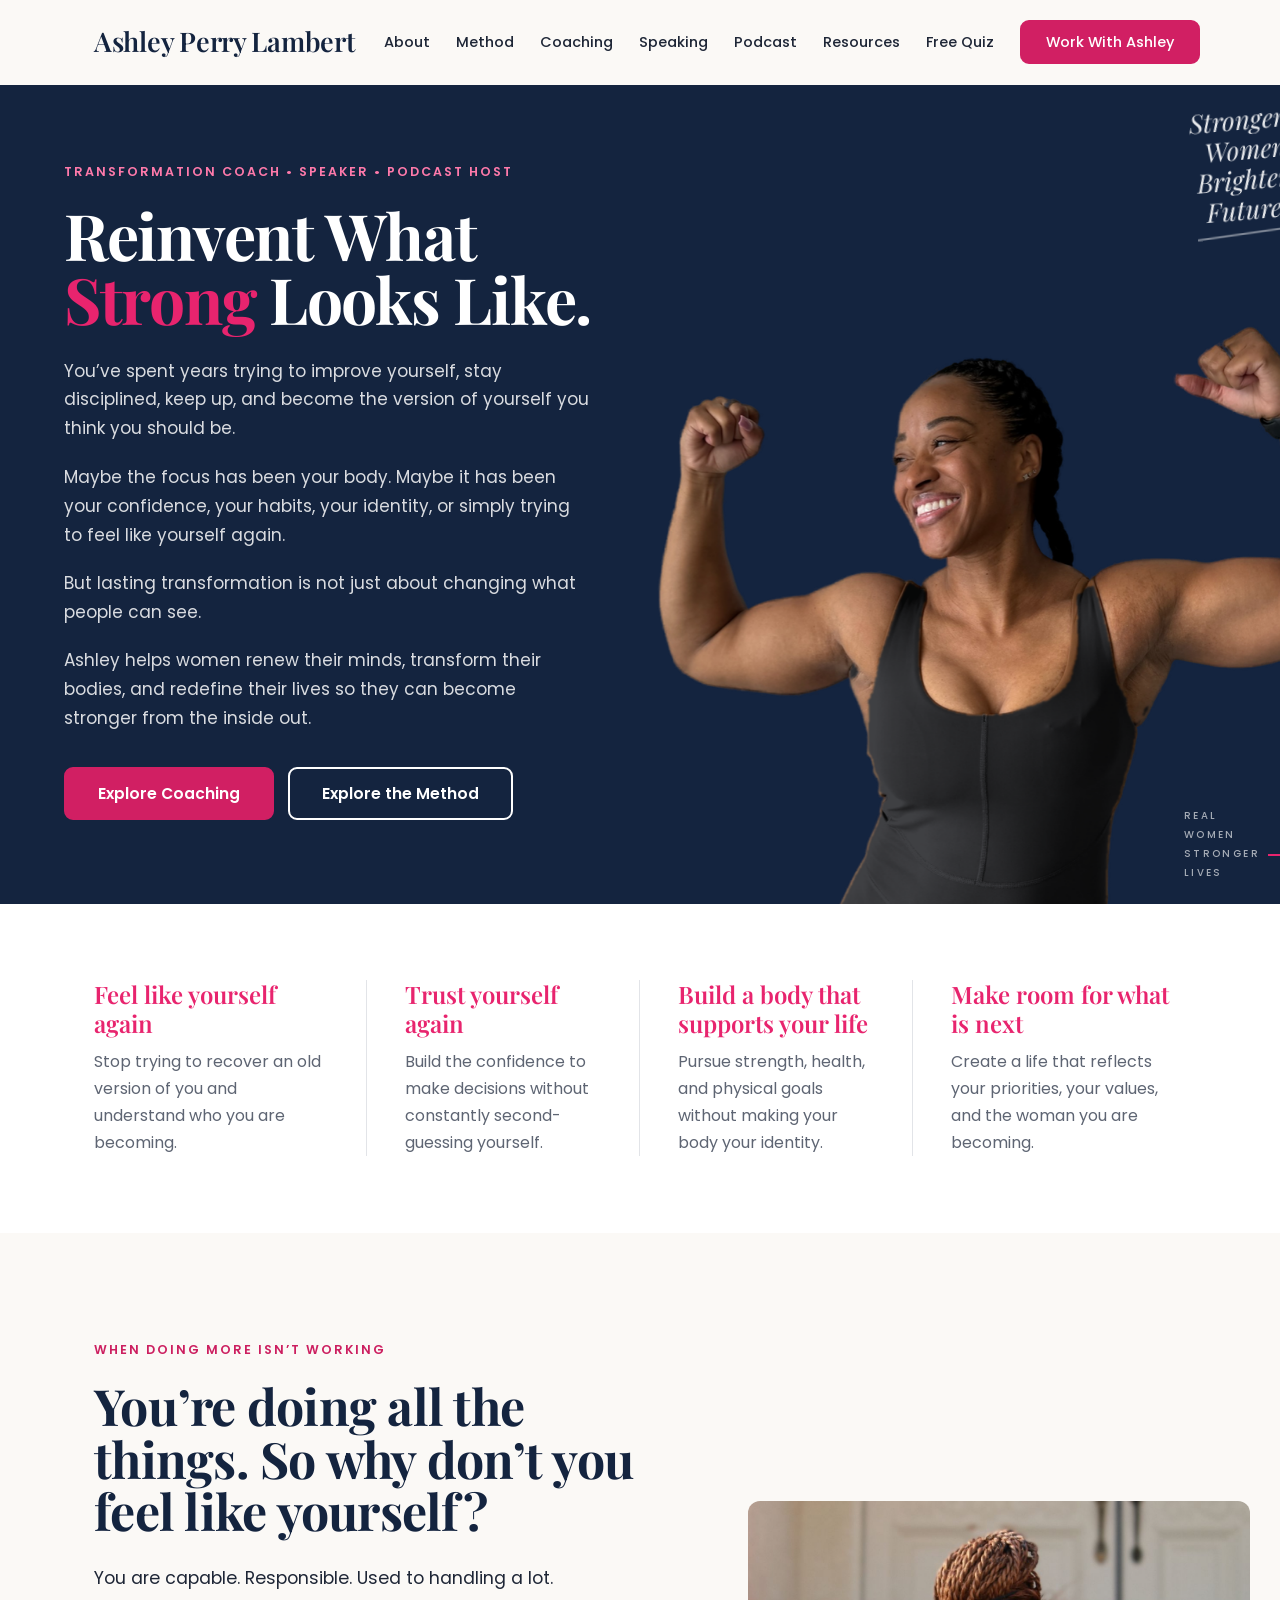
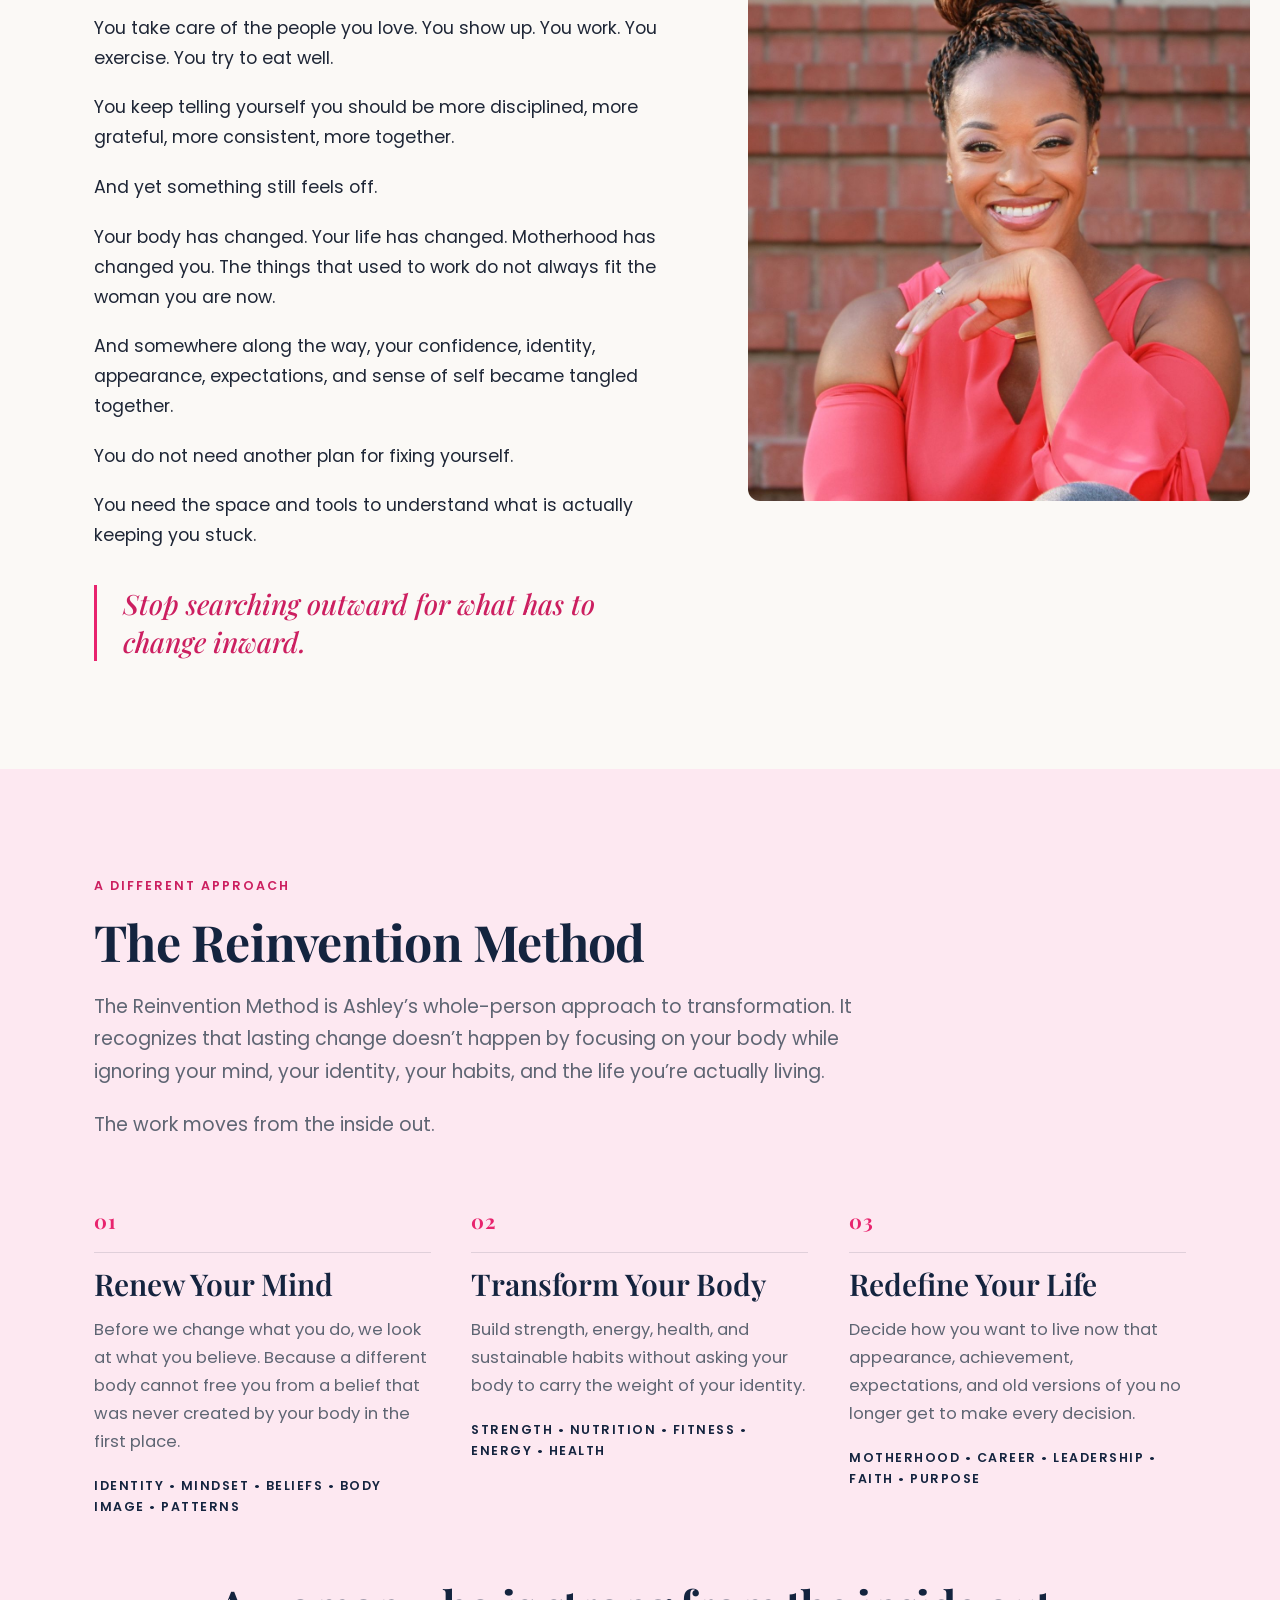
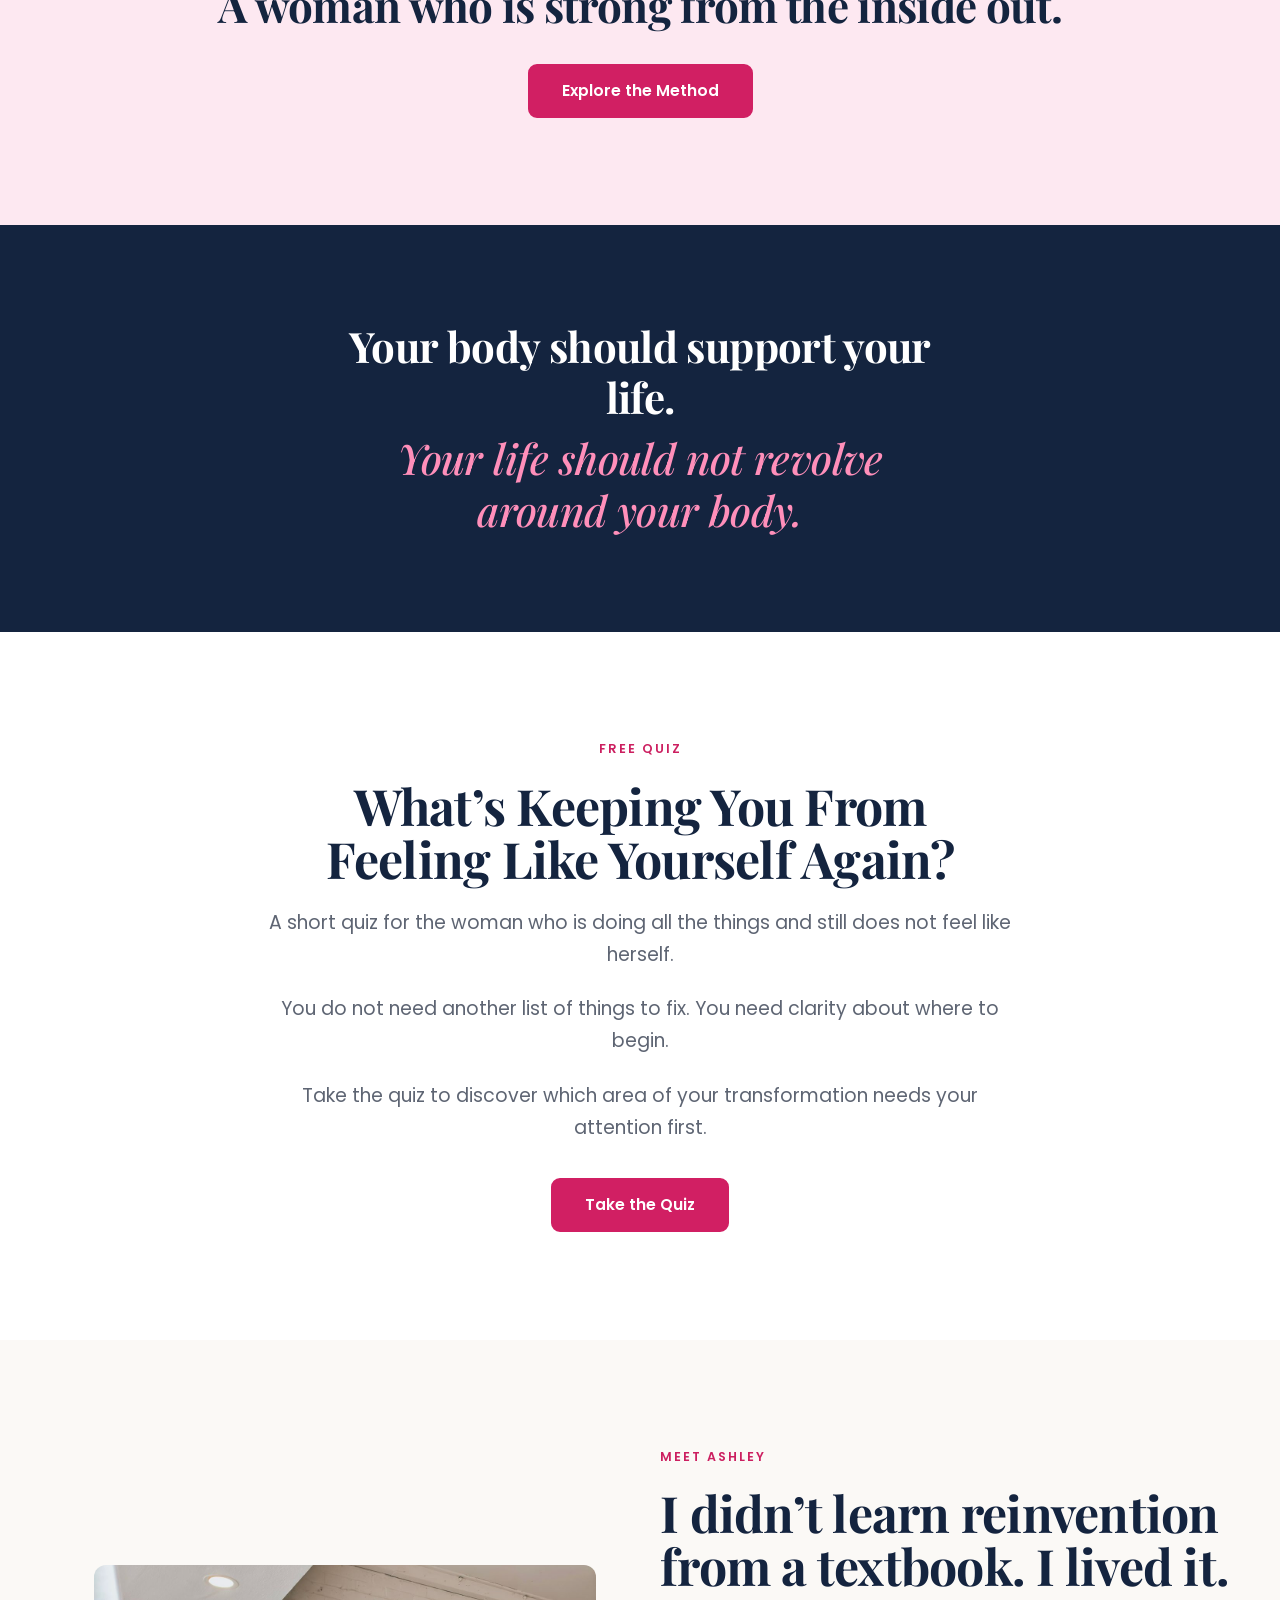
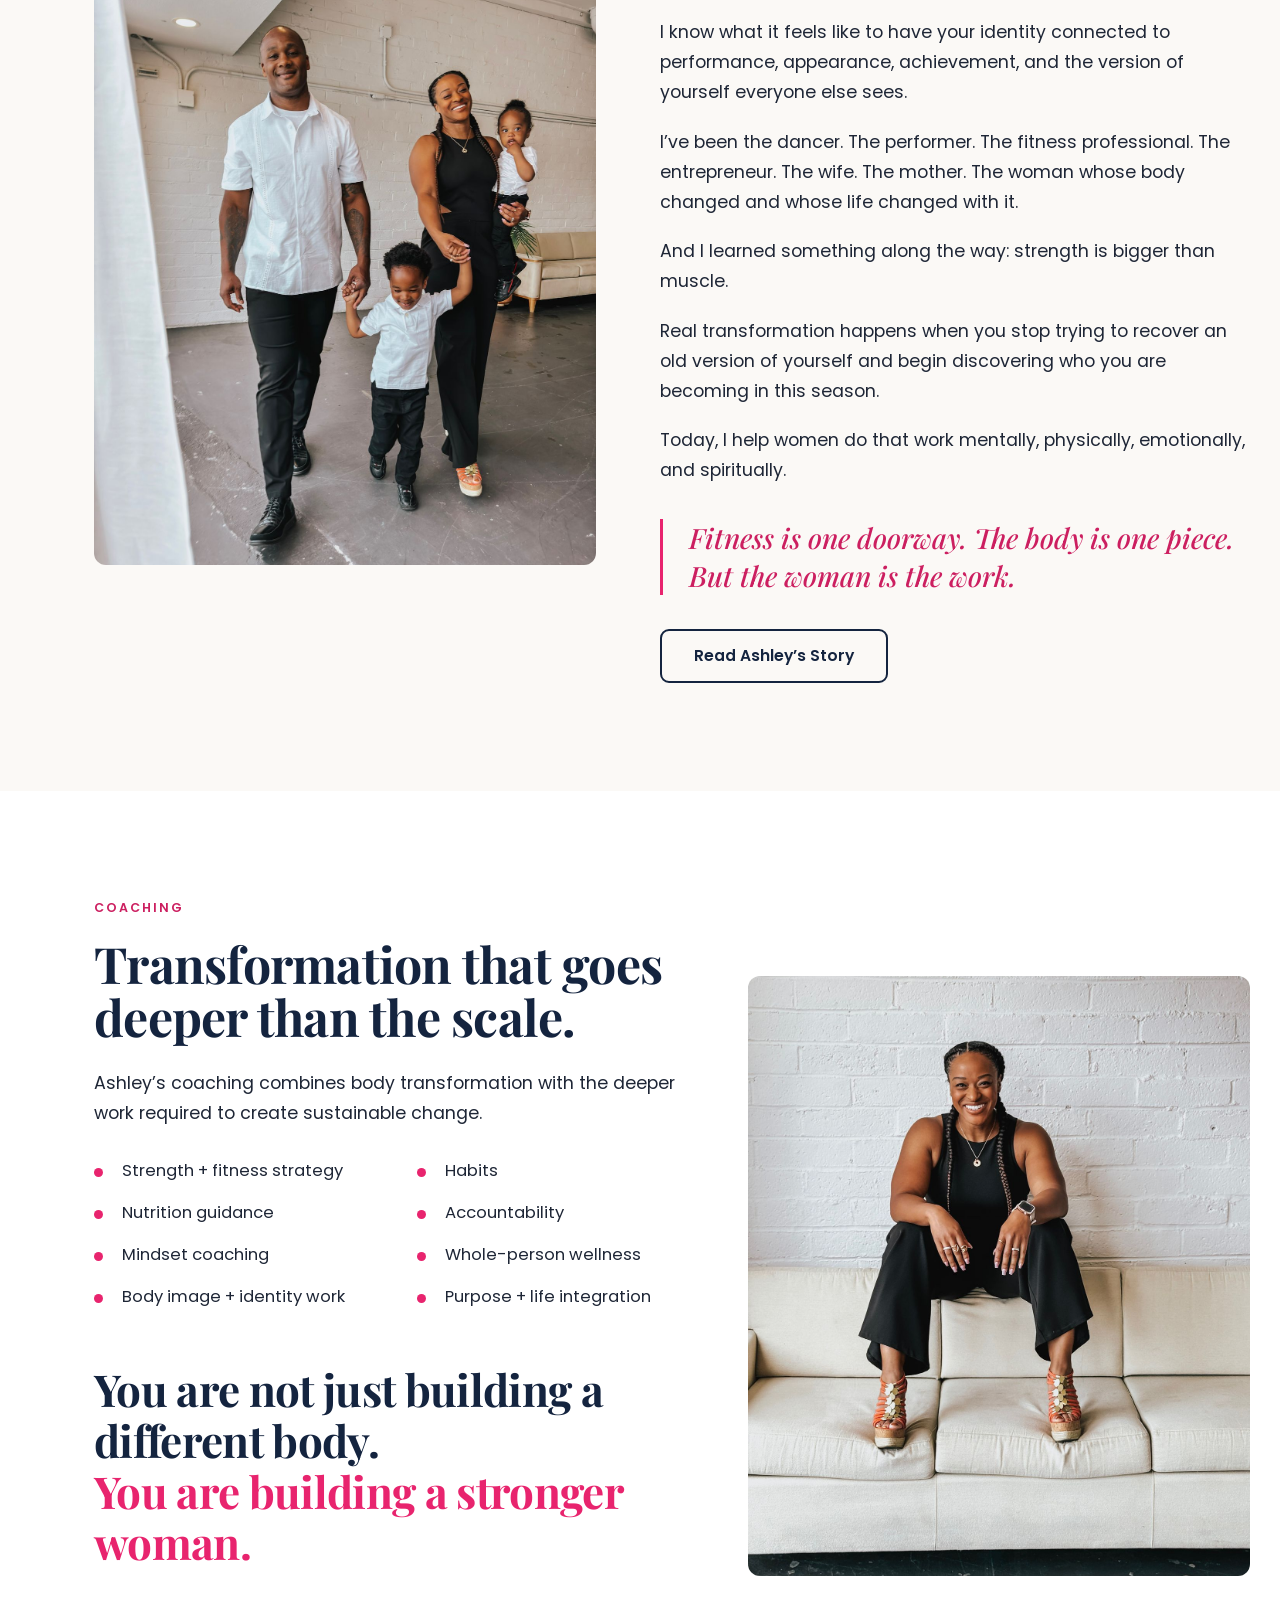
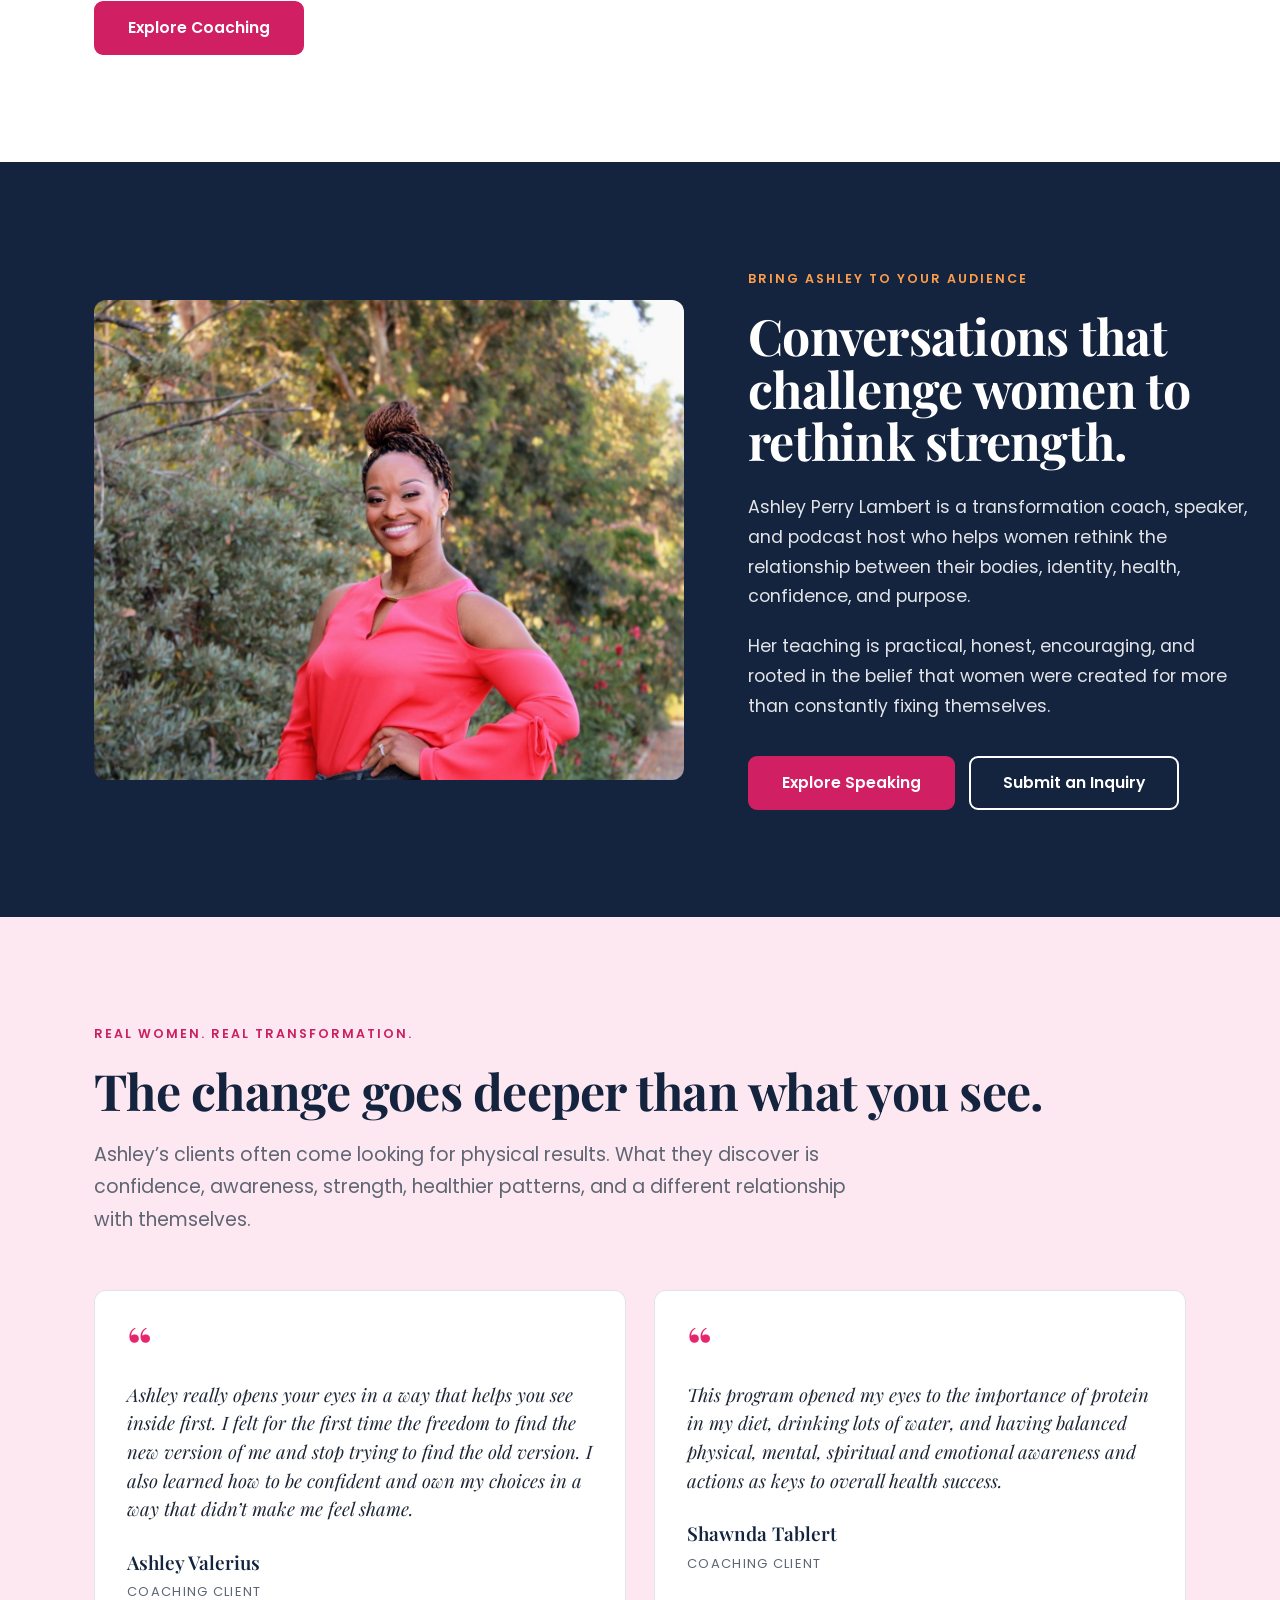
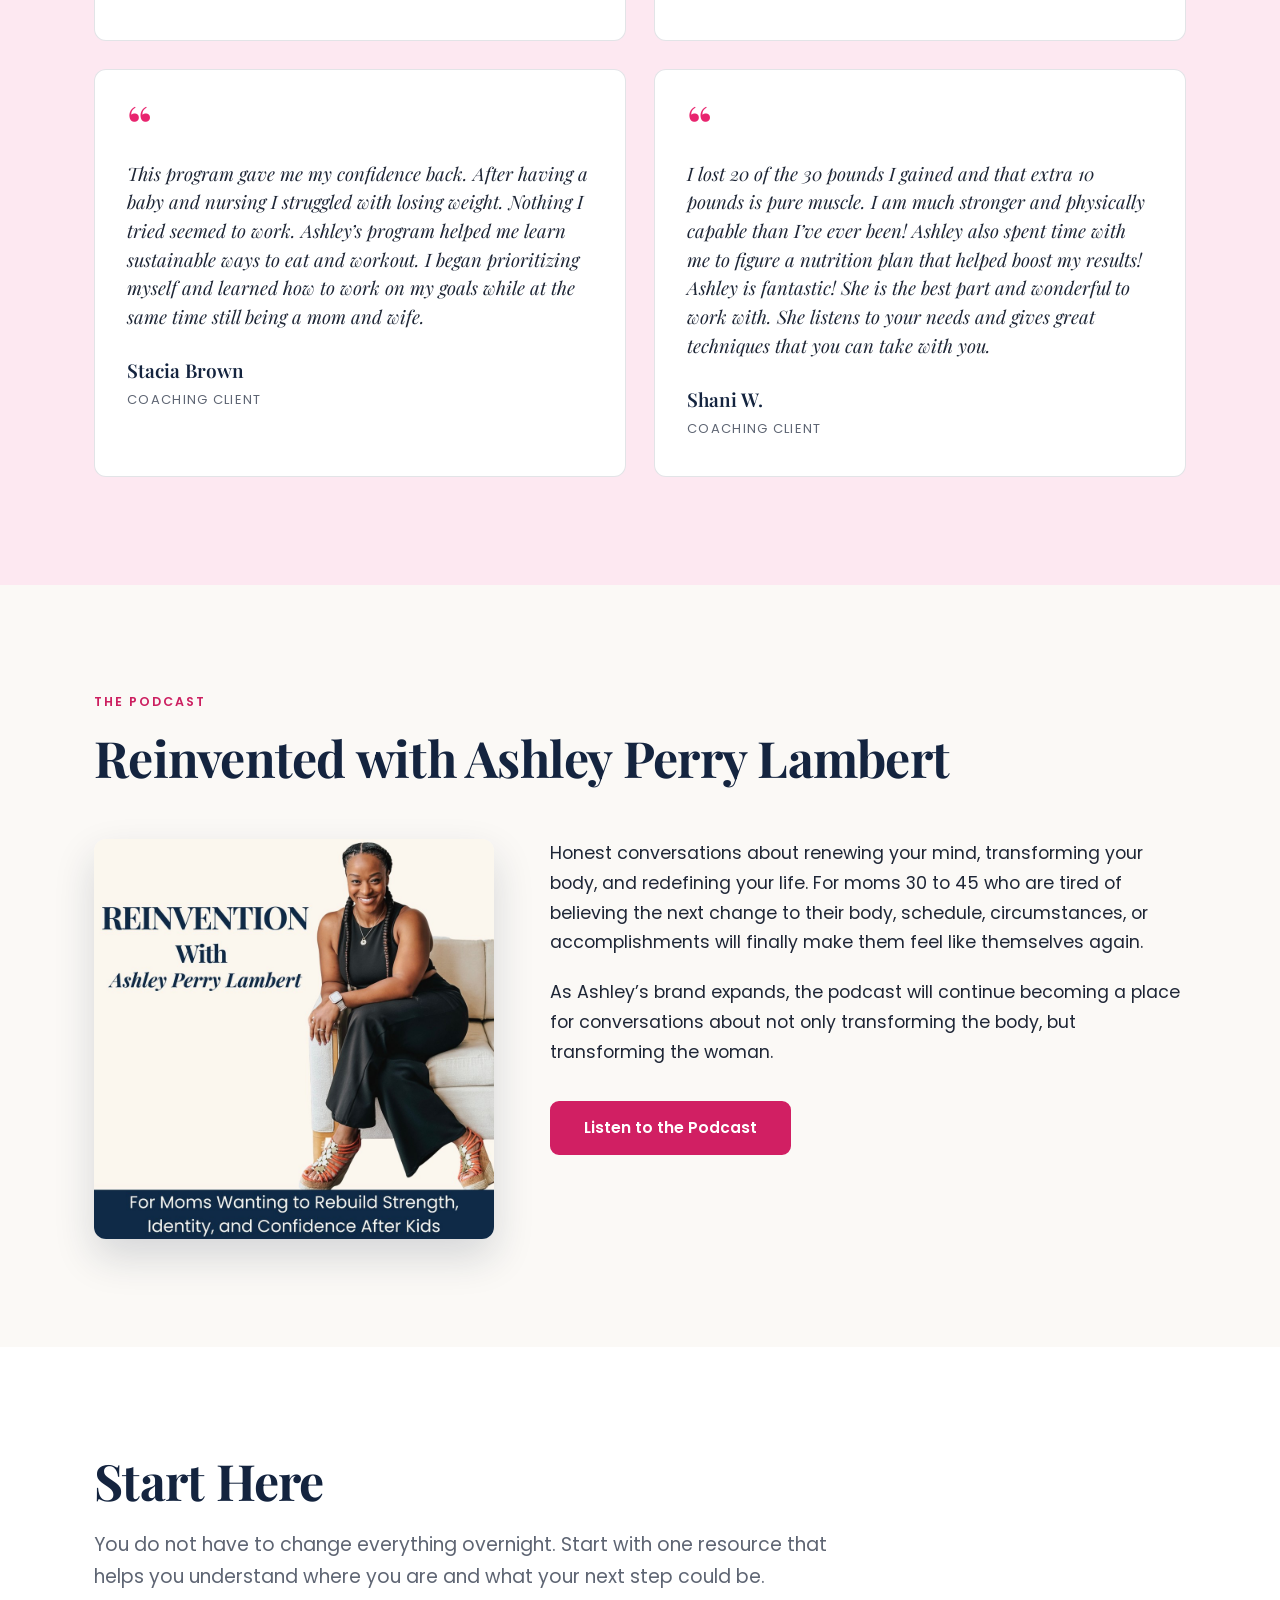
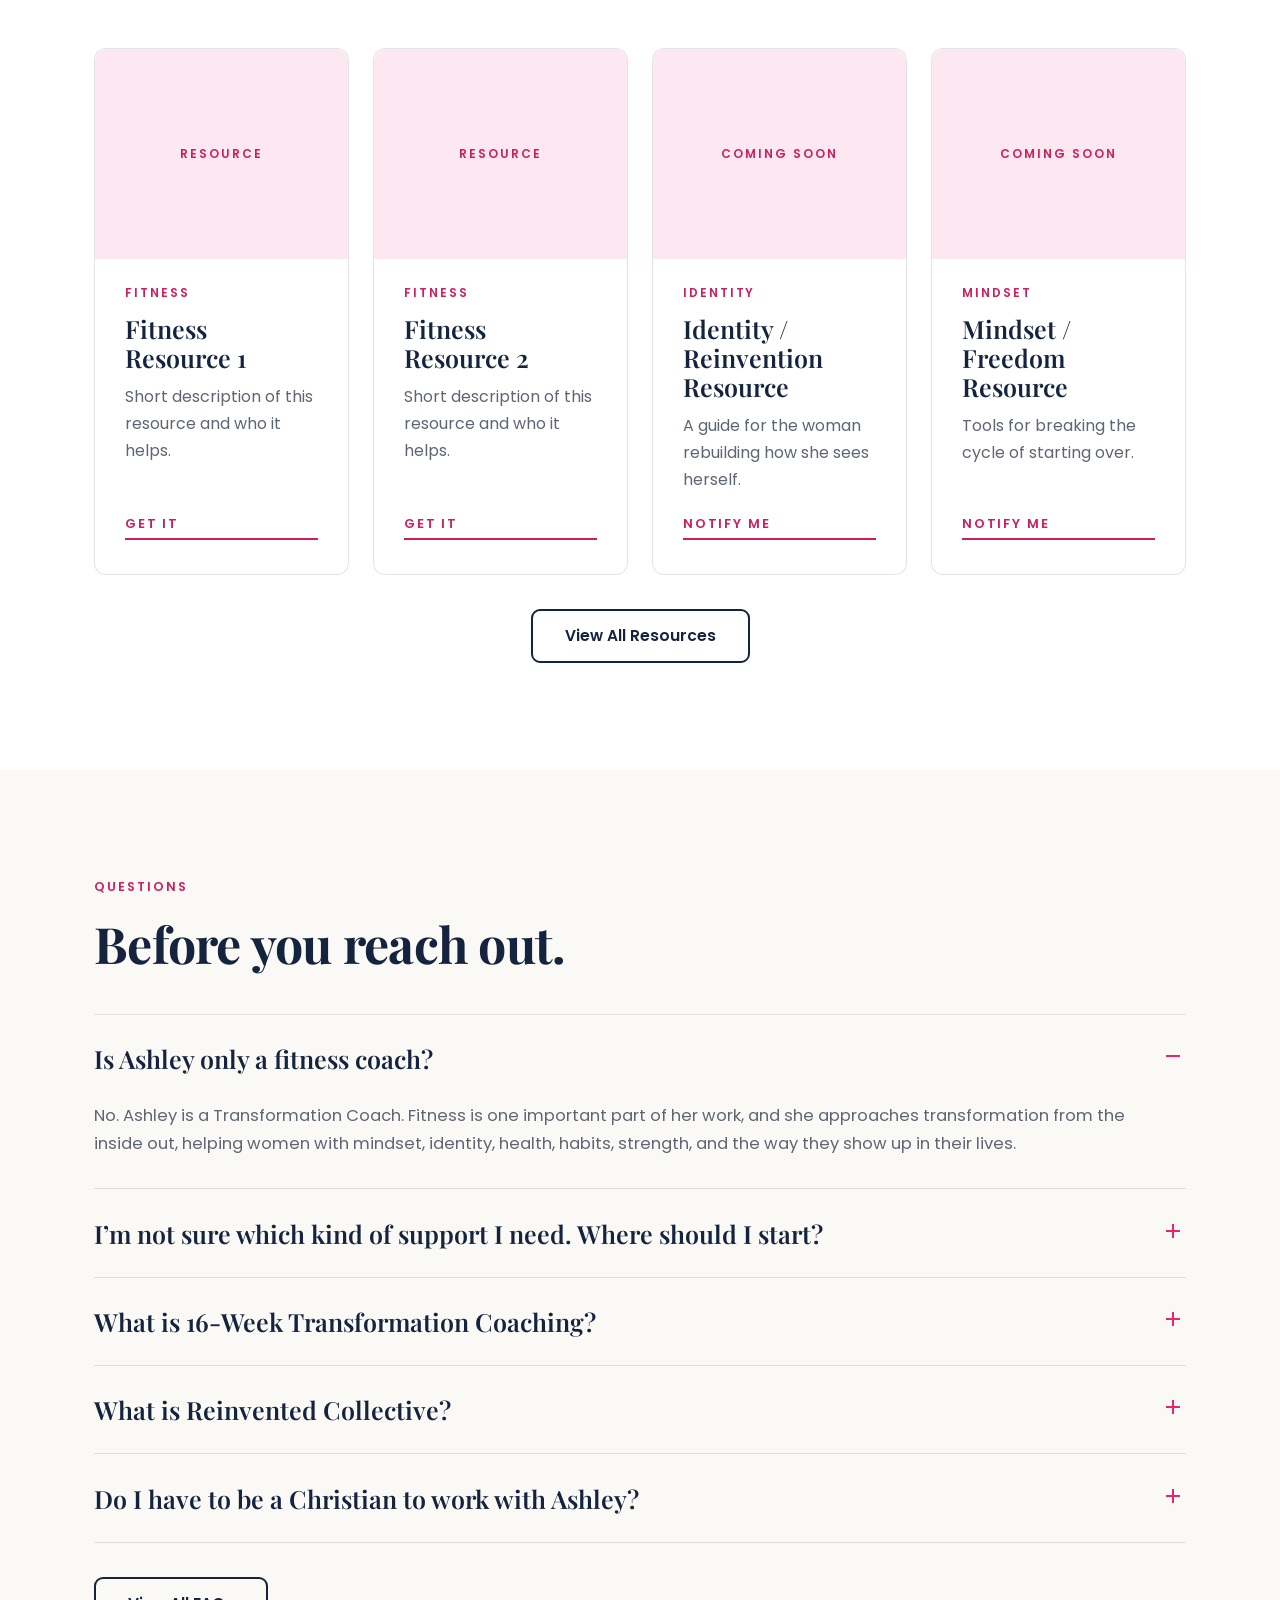
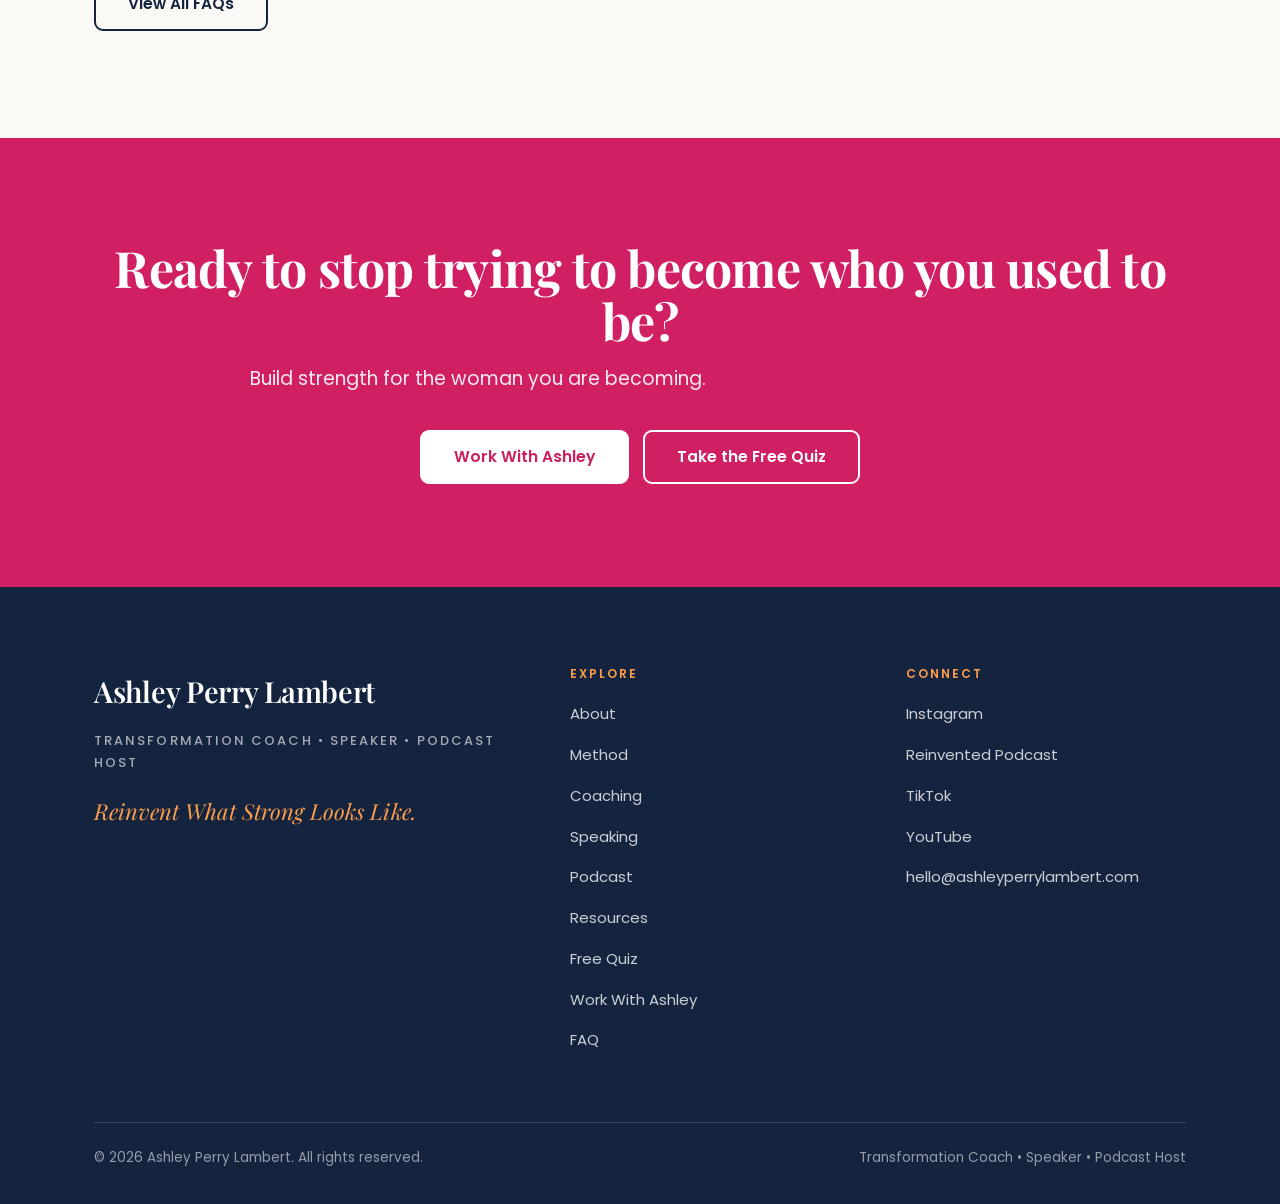
==== index.html @ e83fc113 "Add files via upload Launch website" ====
<!DOCTYPE html>
<html lang="en">
<head>
<meta charset="utf-8">
<meta name="viewport" content="width=device-width, initial-scale=1">
<title>Ashley Perry Lambert | Transformation Coach for Women, Speaker and Podcast Host</title>
<meta name="description" content="Ashley Perry Lambert is a Transformation Coach for women. Coaching, strength and nutrition support, speaking, and the Reinvented podcast for moms 30 to 45.">
<link rel="canonical" href="https://ashleyperrylambert.com/">
<meta name="robots" content="index, follow">
<meta name="author" content="Ashley Perry Lambert">
<meta name="theme-color" content="#14243F">
<meta property="og:type" content="website">
<meta property="og:site_name" content="Ashley Perry Lambert">
<meta property="og:title" content="Ashley Perry Lambert | Transformation Coach for Women, Speaker and Podcast Host">
<meta property="og:description" content="Ashley Perry Lambert is a Transformation Coach for women. Coaching, strength and nutrition support, speaking, and the Reinvented podcast for moms 30 to 45.">
<meta property="og:url" content="https://ashleyperrylambert.com/">
<meta property="og:image" content="https://ashleyperrylambert.com/images/og-image.jpg">
<meta property="og:image:width" content="1200">
<meta property="og:image:height" content="630">
<meta property="og:image:alt" content="Ashley Perry Lambert, Transformation Coach, smiling in a coral top">
<meta property="og:locale" content="en_US">
<meta name="twitter:card" content="summary_large_image">
<meta name="twitter:title" content="Ashley Perry Lambert | Transformation Coach for Women, Speaker and Podcast Host">
<meta name="twitter:description" content="Ashley Perry Lambert is a Transformation Coach for women. Coaching, strength and nutrition support, speaking, and the Reinvented podcast for moms 30 to 45.">
<meta name="twitter:image" content="https://ashleyperrylambert.com/images/og-image.jpg">
<link rel="icon" type="image/png" sizes="32x32" href="images/favicon-32.png">
<link rel="icon" type="image/png" sizes="16x16" href="images/favicon-16.png">
<link rel="apple-touch-icon" sizes="180x180" href="images/apple-touch-icon.png">
<script type="application/ld+json">[{"@context": "https://schema.org", "@type": "Person", "name": "Ashley Perry Lambert", "jobTitle": "Transformation Coach, Speaker, and Podcast Host", "description": "Ashley Perry Lambert helps women renew their minds, transform their bodies, and redefine their lives through coaching, speaking, and her podcast.", "url": "https://ashleyperrylambert.com", "image": "https://ashleyperrylambert.com/images/og-image.jpg", "email": "mailto:hello@ashleyperrylambert.com", "sameAs": ["https://www.instagram.com/ashleyperrylambert/", "https://www.tiktok.com/@ashleyperrylambert", "https://www.youtube.com/@AshleyPerryLambert", "https://podcasts.apple.com/us/podcast/fat-loss-reinvention-lose-weight-build-muscle-strength/id1865337221"], "knowsAbout": ["Transformation coaching", "Strength training for women", "Nutrition coaching", "Body image", "Identity", "Motherhood", "Women's wellness"]}, {"@context": "https://schema.org", "@type": "WebSite", "name": "Ashley Perry Lambert", "url": "https://ashleyperrylambert.com"}]</script>
<link rel="preconnect" href="https://fonts.googleapis.com"><link rel="preconnect" href="https://fonts.gstatic.com" crossorigin><link href="https://fonts.googleapis.com/css2?family=Playfair+Display:ital,wght@0,500;0,600;0,700;1,500;1,600&family=Poppins:wght@300;400;500;600;700&display=swap" rel="stylesheet">
<link rel="stylesheet" href="css/style.css">
</head>
<body>
<a class="skip-link" href="#main">Skip to main content</a>
<header class="site-header" id="siteHeader">
  <div class="header-inner">
    <a class="brand" href="index.html">Ashley Perry Lambert</a>
    <button class="nav-toggle" id="navToggle" aria-label="Open menu" aria-expanded="false" aria-controls="nav">
      <span></span><span></span><span></span>
    </button>
    <nav class="nav" id="nav"><a href="about.html">About</a><a href="method.html">Method</a><a href="coaching.html">Coaching</a><a href="speaking.html">Speaking</a><a href="podcast.html">Podcast</a><a href="resources.html">Resources</a><a href="quiz.html">Free Quiz</a><a class="btn btn-pink" href="work-with-ashley.html">Work With Ashley</a></nav>
  </div>
</header>
<main id="main" tabindex="-1">
<section class="hero hero--home">
  <div class="hero-inner">
    <div>
      <div class="eyebrow">Transformation Coach &bull; Speaker &bull; Podcast Host</div>
      <h1>Reinvent What<br><span style="white-space:nowrap"><span class="pink">Strong</span> Looks Like.</span></h1>
      <p>You&rsquo;ve spent years trying to improve yourself, stay disciplined, keep up, and become the version of yourself you think you should be.</p>
      <p>Maybe the focus has been your body. Maybe it has been your confidence, your habits, your identity, or simply trying to feel like yourself again.</p>
      <p>But lasting transformation is not just about changing what people can see.</p>
      <p>Ashley helps women renew their minds, transform their bodies, and redefine their lives so they can become stronger from the inside out.</p>
      <div class="btn-row">
        <a class="btn btn-pink" href="coaching.html">Explore Coaching</a>
        <a class="btn btn-light" href="method.html">Explore the Method</a>
      </div>
    </div>
    <div class="hero-figure">
      <div class="hero-script" aria-hidden="true">Stronger<br>Women<br>Brighter<br>Futures<span class="swash"></span></div>
      <img class="hero-cutout" src="images/hero-cutout.png" alt="Ashley Perry Lambert in a black bodysuit, smiling and flexing both arms">
      <div class="hero-mark" aria-hidden="true">Real<br>Women<br>Stronger<span class="dash"></span><br>Lives</div>
    </div>
  </div>
</section>

<section class="section short bg-white">
  <div class="wrap">
    <div class="band4">
      <div><h3>Feel like yourself again</h3><p>Stop trying to recover an old version of you and understand who you are becoming.</p></div>
      <div><h3>Trust yourself again</h3><p>Build the confidence to make decisions without constantly second-guessing yourself.</p></div>
      <div><h3>Build a body that supports your life</h3><p>Pursue strength, health, and physical goals without making your body your identity.</p></div>
      <div><h3>Make room for what is next</h3><p>Create a life that reflects your priorities, your values, and the woman you are becoming.</p></div>
    </div>
  </div>
</section>

<section class="section bg-cream">
  <div class="wrap">
    <div class="split wide-left">
      <div>
        <div class="eyebrow">When doing more isn&rsquo;t working</div>
        <h2>You&rsquo;re doing all the things. So why don&rsquo;t you feel like yourself?</h2>
        <p style="margin-top:26px">You are capable. Responsible. Used to handling a lot.</p>
        <p>You take care of the people you love. You show up. You work. You exercise. You try to eat well.</p>
        <p>You keep telling yourself you should be more disciplined, more grateful, more consistent, more together.</p>
        <p>And yet something still feels off.</p>
        <p>Your body has changed. Your life has changed. Motherhood has changed you. The things that used to work do not always fit the woman you are now.</p>
        <p>And somewhere along the way, your confidence, identity, appearance, expectations, and sense of self became tangled together.</p>
        <p>You do not need another plan for fixing yourself.</p>
        <p>You need the space and tools to understand what is actually keeping you stuck.</p>
        <p class="pull">Stop searching outward for what has to change inward.</p>
      </div>
      <img src="images/portrait-coral-close.jpg" alt="Ashley smiling with her chin resting on her hand, wearing a coral top, seated in front of red brick steps">
    </div>
  </div>
</section>

<section class="section bg-petal">
  <div class="wrap">
    <div class="eyebrow">A different approach</div>
    <h2>The Reinvention Method</h2>
    <p class="lede" style="margin-top:22px">The Reinvention Method is Ashley&rsquo;s whole-person approach to transformation. It recognizes that lasting change doesn&rsquo;t happen by focusing on your body while ignoring your mind, your identity, your habits, and the life you&rsquo;re actually living.</p>
    <p class="lede" style="margin-top:14px">The work moves from the inside out.</p>
    <div class="method" style="margin-top:62px">
      <div>
        <div class="num">01</div>
        <h3>Renew Your Mind</h3>
        <p>Before we change what you do, we look at what you believe. Because a different body cannot free you from a belief that was never created by your body in the first place.</p>
        <div class="tags">Identity &bull; Mindset &bull; Beliefs &bull; Body Image &bull; Patterns</div>
      </div>
      <div>
        <div class="num">02</div>
        <h3>Transform Your Body</h3>
        <p>Build strength, energy, health, and sustainable habits without asking your body to carry the weight of your identity.</p>
        <div class="tags">Strength &bull; Nutrition &bull; Fitness &bull; Energy &bull; Health</div>
      </div>
      <div>
        <div class="num">03</div>
        <h3>Redefine Your Life</h3>
        <p>Decide how you want to live now that appearance, achievement, expectations, and old versions of you no longer get to make every decision.</p>
        <div class="tags">Motherhood &bull; Career &bull; Leadership &bull; Faith &bull; Purpose</div>
      </div>
    </div>
    <div class="center" style="margin-top:62px">
      <div class="statement">A woman who is strong from the inside out.</div>
      <div class="btn-row" style="justify-content:center"><a class="btn btn-pink" href="method.html">Explore the Method</a></div>
    </div>
  </div>
</section>

<section class="quote-band bg-navy">
  <div class="wrap">
    <div class="q">Your body should support your life.<em>Your life should not revolve around your body.</em></div>
  </div>
</section>

<section class="section bg-white">
  <div class="wrap center">
    <div class="eyebrow">Free quiz</div>
    <h2 style="max-width:20ch;margin:0 auto">What&rsquo;s Keeping You From Feeling Like Yourself Again?</h2>
    <p class="lede center" style="margin-top:22px">A short quiz for the woman who is doing all the things and still does not feel like herself.</p>
    <p class="lede center" style="margin-top:12px">You do not need another list of things to fix. You need clarity about where to begin.</p>
    <p class="lede center" style="margin-top:12px">Take the quiz to discover which area of your transformation needs your attention first.</p>
    <div class="btn-row" style="justify-content:center"><a class="btn btn-pink" href="https://www.ashleyperrylambert.com/quiz1">Take the Quiz</a></div>
  </div>
</section>

<section class="section bg-cream">
  <div class="wrap">
    <div class="split wide-right">
      <img src="images/family-walk.jpg" alt="Ashley walking hand in hand with her husband and two young sons in a bright white studio">
      <div>
        <div class="eyebrow">Meet Ashley</div>
        <h2>I didn&rsquo;t learn reinvention from a textbook. I lived it.</h2>
        <p style="margin-top:26px">I know what it feels like to have your identity connected to performance, appearance, achievement, and the version of yourself everyone else sees.</p>
        <p>I&rsquo;ve been the dancer. The performer. The fitness professional. The entrepreneur. The wife. The mother. The woman whose body changed and whose life changed with it.</p>
        <p>And I learned something along the way: strength is bigger than muscle.</p>
        <p>Real transformation happens when you stop trying to recover an old version of yourself and begin discovering who you are becoming in this season.</p>
        <p>Today, I help women do that work mentally, physically, emotionally, and spiritually.</p>
        <p class="pull">Fitness is one doorway. The body is one piece. But the woman is the work.</p>
        <div class="btn-row"><a class="btn btn-outline" href="about.html">Read Ashley&rsquo;s Story</a></div>
      </div>
    </div>
  </div>
</section>

<section class="section bg-white">
  <div class="wrap">
    <div class="split wide-left">
      <div>
        <div class="eyebrow">Coaching</div>
        <h2>Transformation that goes deeper than the scale.</h2>
        <p style="margin-top:26px">Ashley&rsquo;s coaching combines body transformation with the deeper work required to create sustainable change.</p>
        <ul class="ticks cols2" style="margin-top:28px">
          <li>Strength + fitness strategy</li>
          <li>Nutrition guidance</li>
          <li>Mindset coaching</li>
          <li>Body image + identity work</li>
          <li>Habits</li>
          <li>Accountability</li>
          <li>Whole-person wellness</li>
          <li>Purpose + life integration</li>
        </ul>
        <div class="statement" style="margin-top:38px">You are not just building a different body.<strong>You are building a stronger woman.</strong></div>
        <div class="btn-row"><a class="btn btn-pink" href="coaching.html">Explore Coaching</a></div>
      </div>
      <img src="images/lifestyle-1.jpg" alt="Ashley seated on a cream sofa in front of a white brick wall, wearing black and smiling at the camera">
    </div>
  </div>
</section>

<section class="section bg-navy">
  <div class="wrap">
    <div class="split wide-left">
      <img src="images/portrait-coral-full.jpg" alt="Ashley in a coral bell-sleeve blouse, hand on her hip, smiling outdoors in front of greenery" class="short">
      <div>
        <div class="eyebrow">Bring Ashley to your audience</div>
        <h2>Conversations that challenge women to rethink strength.</h2>
        <p style="margin-top:26px">Ashley Perry Lambert is a transformation coach, speaker, and podcast host who helps women rethink the relationship between their bodies, identity, health, confidence, and purpose.</p>
        <p>Her teaching is practical, honest, encouraging, and rooted in the belief that women were created for more than constantly fixing themselves.</p>
        <div class="btn-row">
          <a class="btn btn-pink" href="speaking.html">Explore Speaking</a>
          <a class="btn btn-light" href="speaking-inquiry.html">Submit an Inquiry</a>
        </div>
      </div>
    </div>
  </div>
</section>

<section class="section bg-petal">
  <div class="wrap">
    <div class="eyebrow">Real women. Real transformation.</div>
    <h2>The change goes deeper than what you see.</h2>
    <p class="lede" style="margin-top:22px;margin-bottom:54px">Ashley&rsquo;s clients often come looking for physical results. What they discover is confidence, awareness, strength, healthier patterns, and a different relationship with themselves.</p>
    <div class="grid2 tscroll"><div class="tcard"><span class="mark">&ldquo;</span><p>Ashley really opens your eyes in a way that helps you see inside first. I felt for the first time the freedom to find the new version of me and stop trying to find the old version. I also learned how to be confident and own my choices in a way that didn&rsquo;t make me feel shame.</p><div class="who">Ashley Valerius</div><div class="role">Coaching client</div></div><div class="tcard"><span class="mark">&ldquo;</span><p>This program opened my eyes to the importance of protein in my diet, drinking lots of water, and having balanced physical, mental, spiritual and emotional awareness and actions as keys to overall health success.</p><div class="who">Shawnda Tablert</div><div class="role">Coaching client</div></div><div class="tcard"><span class="mark">&ldquo;</span><p>This program gave me my confidence back. After having a baby and nursing I struggled with losing weight. Nothing I tried seemed to work. Ashley&rsquo;s program helped me learn sustainable ways to eat and workout. I began prioritizing myself and learned how to work on my goals while at the same time still being a mom and wife.</p><div class="who">Stacia Brown</div><div class="role">Coaching client</div></div><div class="tcard"><span class="mark">&ldquo;</span><p>I lost 20 of the 30 pounds I gained and that extra 10 pounds is pure muscle. I am much stronger and physically capable than I&rsquo;ve ever been! Ashley also spent time with me to figure a nutrition plan that helped boost my results! Ashley is fantastic! She is the best part and wonderful to work with. She listens to your needs and gives great techniques that you can take with you.</p><div class="who">Shani W.</div><div class="role">Coaching client</div></div></div>
  </div>
</section>

<section class="section bg-cream">
  <div class="wrap">
    <div class="eyebrow">The podcast</div>
    <h2 style="margin-bottom:54px">Reinvented with Ashley Perry Lambert</h2>
    <div class="pod">
      <img class="pod-cover" src="images/podcast-cover.jpg" alt="Podcast cover art: Ashley seated on a cream sofa in a black jumpsuit and coral wedge sandals, beside the title Reinvention With Ashley Perry Lambert and the line For Moms Wanting to Rebuild Strength, Identity, and Confidence After Kids">
      <div>
        <p>Honest conversations about renewing your mind, transforming your body, and redefining your life. For moms 30 to 45 who are tired of believing the next change to their body, schedule, circumstances, or accomplishments will finally make them feel like themselves again.</p>
        <p>As Ashley&rsquo;s brand expands, the podcast will continue becoming a place for conversations about not only transforming the body, but transforming the woman.</p>
        <div class="btn-row"><a class="btn btn-pink" href="https://podcasts.apple.com/us/podcast/fat-loss-reinvention-lose-weight-build-muscle-strength/id1865337221" target="_blank" rel="noopener">Listen to the Podcast<span class="sr-only"> (opens in a new tab)</span></a></div>
      </div>
    </div>
  </div>
</section>

<section class="section bg-white">
  <div class="wrap">
    <h2>Start Here</h2>
    <p class="lede" style="margin-top:22px;margin-bottom:54px">You do not have to change everything overnight. Start with one resource that helps you understand where you are and what your next step could be.</p>
    <div class="grid4">
      <div class="card"><div class="placeholder">Resource</div><div class="kicker">Fitness</div><h3>Fitness Resource 1</h3><p>Short description of this resource and who it helps.</p><a class="textlink" href="resources.html">Get it</a></div>
      <div class="card"><div class="placeholder">Resource</div><div class="kicker">Fitness</div><h3>Fitness Resource 2</h3><p>Short description of this resource and who it helps.</p><a class="textlink" href="resources.html">Get it</a></div>
      <div class="card"><div class="placeholder">Coming soon</div><div class="kicker">Identity</div><h3>Identity / Reinvention Resource</h3><p>A guide for the woman rebuilding how she sees herself.</p><a class="textlink" href="resources.html">Notify me</a></div>
      <div class="card"><div class="placeholder">Coming soon</div><div class="kicker">Mindset</div><h3>Mindset / Freedom Resource</h3><p>Tools for breaking the cycle of starting over.</p><a class="textlink" href="resources.html">Notify me</a></div>
    </div>
    <div class="btn-row" style="justify-content:center"><a class="btn btn-outline" href="resources.html">View All Resources</a></div>
  </div>
</section>

<section class="section bg-cream">
  <div class="wrap">
    <div class="eyebrow">Questions</div>
    <h2 style="margin-bottom:44px">Before you reach out.</h2>
    <div class="faq"><details open><summary>Is Ashley only a fitness coach?</summary><div class="a">No. Ashley is a Transformation Coach. Fitness is one important part of her work, and she approaches transformation from the inside out, helping women with mindset, identity, health, habits, strength, and the way they show up in their lives.</div></details><details><summary>I&rsquo;m not sure which kind of support I need. Where should I start?</summary><div class="a">Take the free quiz, What&rsquo;s Keeping You From Feeling Like Yourself Again? It points you toward where your transformation needs to begin, so you can choose your next step with clarity.</div></details><details><summary>What is 16-Week Transformation Coaching?</summary><div class="a">Ashley&rsquo;s signature, high-touch experience. It includes personalized fitness programming and a personalized nutrition strategy alongside whole-woman transformation work on mindset, identity, habits, confidence, and purpose. Fitness and nutrition are always part of it. What changes from woman to woman is the plan, intensity, strategy, and goals. The investment is $3,000, paid in full or in four monthly payments of $750.</div></details><details><summary>What is Reinvented Collective?</summary><div class="a">Ashley&rsquo;s ongoing fitness and nutrition membership, launching October 1, 2026. It includes structured workouts through the APL Wellness app, personalized macros and nutrition guidance, monthly group coaching calls, accountability, and ongoing support. Founding members pay $49 a month through December 31, 2026 and keep that price as long as they do not cancel. Beginning January 2027, membership is $59 a month, or $490 for twelve months with a complimentary private 60-Minute Fitness Roadmap Call valued at $200.</div></details><details><summary>Do I have to be a Christian to work with Ashley?</summary><div class="a">No. Ashley&rsquo;s faith shapes who she is and how she lives, and women from every background are welcome in her coaching and resources.</div></details></div>
    <div class="btn-row"><a class="btn btn-outline" href="faq.html">View All FAQs</a></div>
  </div>
</section>

<section class="ctaband bg-pink">
  <div class="wrap">
    <h2>Ready to stop trying to become who you used to be?</h2>
    <p class="lede center" style="color:rgba(255,255,255,.9)">Build strength for the woman you are becoming.</p>
    <div class="btn-row">
      <a class="btn btn-white" href="work-with-ashley.html">Work With Ashley</a>
      <a class="btn btn-light" href="quiz.html">Take the Free Quiz</a>
    </div>
  </div>
</section>
</main>
<footer class="site-footer">
  <div class="wrap">
    <div class="footer-grid">
      <div>
        <span class="brand">Ashley Perry Lambert</span>
        <div class="title">Transformation Coach &bull; Speaker &bull; Podcast Host</div>
        <div class="tag">Reinvent What Strong Looks Like.</div>
      </div>
      <div>
        <h4>Explore</h4>
        <ul><li><a href="about.html">About</a></li><li><a href="method.html">Method</a></li><li><a href="coaching.html">Coaching</a></li><li><a href="speaking.html">Speaking</a></li><li><a href="podcast.html">Podcast</a></li><li><a href="resources.html">Resources</a></li><li><a href="quiz.html">Free Quiz</a></li><li><a href="work-with-ashley.html">Work With Ashley</a></li><li><a href="faq.html">FAQ</a></li></ul>
      </div>
      <div>
        <h4>Connect</h4>
        <ul>
          <li><a href="https://www.instagram.com/ashleyperrylambert/" target="_blank" rel="noopener">Instagram<span class="sr-only"> (opens in a new tab)</span></a></li>
          <li><a href="https://podcasts.apple.com/us/podcast/fat-loss-reinvention-lose-weight-build-muscle-strength/id1865337221" target="_blank" rel="noopener">Reinvented Podcast<span class="sr-only"> (opens in a new tab)</span></a></li>
          <li><a href="https://www.tiktok.com/@ashleyperrylambert" target="_blank" rel="noopener">TikTok<span class="sr-only"> (opens in a new tab)</span></a></li>
          <li><a href="https://www.youtube.com/@AshleyPerryLambert" target="_blank" rel="noopener">YouTube<span class="sr-only"> (opens in a new tab)</span></a></li>
          <li><a href="mailto:hello@ashleyperrylambert.com">hello@ashleyperrylambert.com</a></li>
        </ul>
      </div>
    </div>
    <div class="footer-bottom">
      <span>&copy; 2026 Ashley Perry Lambert. All rights reserved.</span>
      <span>Transformation Coach &bull; Speaker &bull; Podcast Host</span>
    </div>
  </div>
</footer>
<script>
(function(){
  var t=document.getElementById('navToggle'),n=document.getElementById('nav'),h=document.getElementById('siteHeader');
  if(t){t.addEventListener('click',function(){
    var open=n.classList.toggle('open');
    t.setAttribute('aria-expanded',open?'true':'false');
    t.setAttribute('aria-label',open?'Close menu':'Open menu');
  });}
  if(h){window.addEventListener('scroll',function(){h.classList.toggle('stuck',window.scrollY>8);},{passive:true});}
  var sf=document.getElementById('speakingForm');
  if(sf){sf.addEventListener('submit',function(){
    var t=sf.querySelector('[name=type]'), sub=document.getElementById('speakingSubject');
    if(t&&sub){sub.value = /podcast|media/i.test(t.value) ? 'Podcast / Media Request (website)' : 'Speaking Request (website)';}
  });}
  // ---- scroll motion: text rises, photos slide in from their side, grids stagger ----
  var reduce = window.matchMedia && window.matchMedia('(prefers-reduced-motion: reduce)').matches;
  if(!reduce && 'IntersectionObserver' in window){
    var main=document.querySelector('main'); if(!main) return;
    var boxes='.card,.tcard,.path,.topic,.formcard,.faq details,.band4 > div,.method > div,.taggrid';
    var text='h2,h3,h4,p,ul,ol,.eyebrow,.statement,.btn-row,.q,.lede';
    var targets=[];
    main.querySelectorAll(boxes).forEach(function(el){ if(!el.closest('.hero') && !el.parentElement.closest(boxes)) targets.push([el,'up']); });
    main.querySelectorAll(text).forEach(function(el){ if(!el.closest('.hero') && !el.closest(boxes)) targets.push([el,'up']); });
    main.querySelectorAll('img').forEach(function(img){
      if(img.closest('.hero') && img.classList.contains('hero-cutout')) return;
      if(img.closest(boxes)) return;
      if(img.closest('.photobreak')){ targets.push([img,'zoom']); return; }
      var grid=img.parentElement, kids=grid?Array.prototype.filter.call(grid.children,function(c){return c.offsetParent!==null||true;}):[];
      targets.push([img, kids[0]===img ? 'left' : 'right']);
    });
    var io=new IntersectionObserver(function(es){
      es.forEach(function(e){ if(e.isIntersecting){ e.target.classList.add('in'); io.unobserve(e.target); } });
    },{threshold:.12,rootMargin:'0px 0px -60px 0px'});
    var seen=new Map();
    targets.forEach(function(t){
      var el=t[0], parent=el.parentElement, n=(seen.get(parent)||0);
      seen.set(parent,n+1);
      el.classList.add('reveal','reveal-'+t[1]);
      el.style.transitionDelay=Math.min(n*90,450)+'ms';
      io.observe(el);
    });
  }
})();
</script>
</body>
</html>
---- css/style.css ----
/* ==========================================================================
   Ashley Perry Lambert
   Built to the approved Direction One mockup + master build specification.
   Colors and type are locked. Do not substitute.
   ========================================================================== */

:root{
  /* Section 2 — exact color system */
  --navy:#14243F;
  --pink:#E8246E;
  --pink-deep:#B8195A;
  --pink-text:#CC1F60;   /* same hue, darker: passes WCAG AA for small text on white, cream, and petal */
  --pink-btn:#D11F63;    /* button fill: white text passes AA */
  --pink-on-navy:#FF7AAB;
  --apricot:#FF9E4A;
  --petal:#FDE8F1;
  --cream:#FBF9F6;
  --white:#FFFFFF;
  --ink:#1E2636;
  --gray:#5E6573;        /* darkened for AA contrast on petal sections */

  --line:rgba(20,36,63,.12);
  --shadow:0 8px 30px rgba(20,36,63,.08);

  /* Section 3 — typography */
  --serif:"Playfair Display",Georgia,"Times New Roman",serif;
  --sans:"Poppins","Helvetica Neue",sans-serif;

  /* Section 4 — layout */
  --wrap:1220px;
  --pad:64px;
  --r-card:12px;
  --r-btn:9px;
}

*{box-sizing:border-box}
html{scroll-behavior:smooth}
body{
  margin:0;background:var(--cream);color:var(--ink);
  font-family:var(--sans);font-size:17.5px;font-weight:400;line-height:1.7;
  -webkit-font-smoothing:antialiased;text-rendering:optimizeLegibility;
}
img{max-width:100%;display:block}
a{color:inherit;text-decoration:none}
button{font-family:inherit}

h1,h2,h3,h4{font-family:var(--serif);margin:0;color:var(--navy)}
h1{font-weight:700;font-size:72px;line-height:1.0;letter-spacing:-.02em}
h2{font-weight:700;font-size:50px;line-height:1.05;letter-spacing:-.015em}
h3{font-weight:600;font-size:30px;line-height:1.15}
h4{font-weight:600;font-size:22px;line-height:1.2}
p{margin:0 0 1.15em}
p:last-child{margin-bottom:0}

.wrap{max-width:var(--wrap);margin:0 auto;padding:0 var(--pad)}
.section{padding:108px 0}
.section.short{padding:76px 0}
.bg-cream{background:var(--cream)}
.bg-white{background:var(--white)}
.bg-petal{background:var(--petal)}
.bg-navy{background:var(--navy);color:#fff}
.bg-pink{background:var(--pink-btn);color:#fff}
.bg-navy h1,.bg-navy h2,.bg-navy h3,.bg-pink h1,.bg-pink h2,.bg-pink h3{color:#fff}
.bg-navy p,.bg-pink p{color:rgba(255,255,255,.88)}

.eyebrow{font-family:var(--sans);font-weight:600;font-size:12.5px;line-height:1.4;
  letter-spacing:.16em;text-transform:uppercase;color:var(--pink-text);margin-bottom:22px}
.bg-navy .eyebrow,.bg-pink .eyebrow{color:var(--apricot)}
.hero .eyebrow{color:var(--pink-on-navy)}
.bg-pink .eyebrow{color:#fff;opacity:.8}

.lede{font-size:19px;color:var(--gray);max-width:64ch}
.bg-navy .lede{color:rgba(255,255,255,.82)}
.meta{font-size:15px;color:var(--gray)}
.pink{color:var(--pink)}
.center{text-align:center}
.center .lede{margin-left:auto;margin-right:auto}
.rule{height:1px;background:var(--line);border:0;margin:0}

/* pull quote — Playfair italic */
.pull{font-family:var(--serif);font-style:italic;font-weight:500;font-size:28px;
  line-height:1.35;color:var(--pink-text);margin:34px 0 0;padding-left:26px;
  border-left:3px solid var(--pink)}

/* ---------- buttons ---------- */
.btn{display:inline-block;font-family:var(--sans);font-weight:600;font-size:15.5px;
  line-height:1;padding:17px 32px;border-radius:var(--r-btn);border:2px solid transparent;
  transition:background .18s ease,color .18s ease,border-color .18s ease;cursor:pointer}
.btn-pink{background:var(--pink-btn);color:#fff;border-color:var(--pink-btn)}
.btn-pink:hover{background:var(--pink-deep);border-color:var(--pink-deep)}
.btn-navy{background:var(--navy);color:#fff;border-color:var(--navy)}
.btn-navy:hover{background:#0D1B31;border-color:#0D1B31}
.btn-outline{border-color:var(--navy);color:var(--navy)}
.btn-outline:hover{background:var(--navy);color:#fff}
.btn-light{border-color:#fff;color:#fff}
.btn-light:hover{background:#fff;color:var(--navy)}
.btn-white{background:#fff;color:var(--pink-text);border-color:#fff}
.btn-white:hover{background:transparent;color:#fff}
.btn-row{display:flex;gap:14px;flex-wrap:wrap;margin-top:34px}
.textlink{font-family:var(--sans);font-weight:600;font-size:13px;letter-spacing:.14em;
  text-transform:uppercase;color:var(--pink-text);border-bottom:2px solid var(--pink-text);padding-bottom:3px}

/* ---------- header ---------- */
.site-header{background:var(--cream);position:sticky;top:0;z-index:60;
  border-bottom:1px solid transparent;transition:border-color .2s ease,box-shadow .2s ease}
.site-header.stuck{border-bottom-color:var(--line);box-shadow:0 1px 0 rgba(20,36,63,.04)}
.header-inner{height:84px;max-width:var(--wrap);margin:0 auto;padding:0 var(--pad);
  display:flex;align-items:center;justify-content:space-between;gap:28px}
.brand{font-family:var(--serif);font-weight:600;font-size:27px;color:var(--navy);letter-spacing:-.01em;white-space:nowrap}
.nav{display:flex;align-items:center;gap:26px}
.nav a{font-family:var(--sans);font-weight:500;font-size:14.5px;color:var(--ink);white-space:nowrap}
.nav a:hover{color:var(--pink-text)}
.nav a.active{color:var(--pink-text)}
.nav .btn{font-size:14.5px;padding:13px 24px;color:#fff}
.nav .btn.active{color:#fff}
.nav-toggle{display:none;background:none;border:0;padding:6px;cursor:pointer;color:var(--navy)}
.nav-toggle span{display:block;width:24px;height:2px;background:currentColor;margin:5px 0}

/* ---------- hero ---------- */
.hero{background:var(--navy);color:#fff;position:relative;overflow:hidden;min-height:650px;display:flex;align-items:center}
.hero-inner{max-width:1280px;margin:0 auto;padding:78px var(--pad);width:100%;
  display:grid;grid-template-columns:48% 52%;gap:40px;align-items:center}
.hero h1{color:#fff;margin-bottom:26px;font-size:64px}
.hero p{color:rgba(255,255,255,.84);font-size:17px;max-width:48ch}
.hero-figure{position:relative;align-self:stretch;display:flex;align-items:flex-end;justify-content:flex-start;min-height:620px;padding-top:34px}
.hero-cutout{width:100%;max-width:520px;height:100%;max-height:600px;object-fit:contain;object-position:left bottom}
.hero-script{position:absolute;top:0;right:0;font-family:var(--serif);font-style:italic;
  font-size:28px;line-height:1.15;color:rgba(255,255,255,.9);text-align:right;transform:rotate(-5deg);z-index:2}
.hero-script .swash{display:block;width:92px;height:2px;background:rgba(255,255,255,.45);margin:8px 4px 0 auto;transform:rotate(-3deg)}
.hero-mark{position:absolute;right:0;bottom:22px;z-index:2;font-family:var(--sans);font-weight:500;
  font-size:10px;letter-spacing:.24em;text-transform:uppercase;color:rgba(255,255,255,.62);line-height:1.9}
.hero-mark .dash{display:inline-block;width:20px;height:2px;background:var(--pink);vertical-align:middle;margin-left:8px}

/* homepage hero: waist-up cutout, bigger, bleeding to the bottom edge */
.hero--home .hero-inner{padding-bottom:0;align-items:end}
.hero--home .hero-inner > div:first-child{padding-bottom:84px;align-self:center}
.hero--home .hero-figure{min-height:600px;padding-top:30px;margin-right:calc(var(--pad) * -0.5)}
.hero--home .hero-cutout{width:118%;max-width:760px;height:auto;max-height:none;object-fit:contain;display:block;flex-shrink:0}
/* bigger crop brings her raised fist into the top-right corner, so lift the script above it */
.hero--home .hero-script{top:-58px;font-size:26px;pointer-events:none}

/* page hero (interior) */
.page-hero{padding:96px 0}
.page-hero .inner{max-width:var(--wrap);margin:0 auto;padding:0 var(--pad);
  display:grid;grid-template-columns:52% 48%;gap:56px;align-items:center}
.page-hero.reverse .inner{grid-template-columns:48% 52%}
.page-hero h1{font-size:60px;margin-bottom:22px}
.page-hero img{width:100%;height:560px;object-fit:cover;border-radius:var(--r-card)}
.page-hero.solo{text-align:center}
.page-hero.solo .inner{display:block;max-width:900px}
.page-hero.solo h1{margin-left:auto;margin-right:auto}
.page-hero.solo .lede{margin:0 auto}

/* ---------- splits ---------- */
.split{display:grid;grid-template-columns:1fr 1fr;gap:64px;align-items:center}
.split.wide-left{grid-template-columns:54% 46%}
.split.wide-right{grid-template-columns:46% 54%}
.split img{width:100%;height:600px;object-fit:cover;border-radius:var(--r-card)}
.split img.short{height:480px}

/* ---------- four-part brand band ---------- */
.band4{display:grid;grid-template-columns:repeat(4,1fr)}
.band4 > div{padding:0 38px;border-right:1px solid var(--line)}
.band4 > div:first-child{padding-left:0}
.band4 > div:last-child{border-right:0;padding-right:0}
.band4 h3{color:var(--pink);font-size:24px;line-height:1.2;margin-bottom:10px}
.band4 p{font-size:16px;color:var(--gray);margin:0}

/* ---------- method grid ---------- */
.method{display:grid;grid-template-columns:repeat(3,1fr);gap:40px}
.method .num{font-family:var(--serif);font-weight:700;font-size:20px;color:var(--pink);
  letter-spacing:.06em;margin-bottom:14px;padding-bottom:14px;border-bottom:1px solid var(--line)}
.method h3{margin-bottom:14px}
.method p{font-size:16.5px;color:var(--gray)}
.method .tags{font-family:var(--sans);font-weight:600;font-size:12.5px;letter-spacing:.12em;
  text-transform:uppercase;color:var(--navy);margin-top:18px}

/* stacked pillar sections (method page) */
.pillar{padding:104px 0}
.pillar .inner{max-width:var(--wrap);margin:0 auto;padding:0 var(--pad);
  display:grid;grid-template-columns:1fr 1fr;gap:64px;align-items:center}
.pillar.flip .inner > .copy{order:2}
.pillar img{width:100%;height:620px;object-fit:cover;border-radius:var(--r-card)}
.pillar .num{font-family:var(--serif);font-weight:700;font-size:64px;color:var(--pink);line-height:1;margin-bottom:12px}

/* ---------- quote bands ---------- */
.quote-band{padding:96px 0;text-align:center}
.quote-band .q{font-family:var(--serif);font-weight:700;font-size:42px;line-height:1.22;
  max-width:22ch;margin:0 auto;letter-spacing:-.015em}
.quote-band .q em{display:block;font-style:italic;font-weight:500;color:var(--pink);margin-top:10px}
.bg-navy.quote-band .q{color:#fff}
.bg-navy.quote-band .q em{color:#FF8FBA}
.statement{font-family:var(--serif);font-weight:700;font-size:44px;line-height:1.16;color:var(--navy);letter-spacing:-.015em}
.statement strong{display:block;color:var(--pink);font-weight:700}

/* full-width photo break */
.photobreak{position:relative;height:520px;overflow:hidden}
.photobreak img{width:100%;height:100%;object-fit:cover;object-position:center 30%}
.photobreak .overlay{position:absolute;inset:0;background:rgba(20,36,63,.48);
  display:flex;align-items:center;justify-content:center;text-align:center;padding:0 24px}
.photobreak .overlay span{font-family:var(--serif);font-weight:700;font-size:52px;color:#fff;letter-spacing:-.015em;line-height:1.1}

/* ---------- lists ---------- */
.cols2{columns:2;column-gap:56px}
.ticks{list-style:none;padding:0;margin:0}
.ticks li{position:relative;padding-left:28px;margin-bottom:14px;font-size:16.5px;break-inside:avoid}
.ticks li:before{content:"";position:absolute;left:0;top:11px;width:9px;height:9px;background:var(--pink);border-radius:50%}
.bg-navy .ticks li{color:rgba(255,255,255,.88)}
.taggrid{display:grid;grid-template-columns:repeat(5,1fr);gap:1px;background:var(--line);border:1px solid var(--line)}
.taggrid span{background:var(--cream);padding:24px 18px;font-family:var(--sans);font-weight:600;
  font-size:14px;letter-spacing:.06em;color:var(--navy);text-align:center}

/* ---------- cards ---------- */
.grid2{display:grid;grid-template-columns:repeat(2,1fr);gap:28px}
.grid3{display:grid;grid-template-columns:repeat(3,1fr);gap:28px}
.grid4{display:grid;grid-template-columns:repeat(4,1fr);gap:24px}
.card{background:var(--white);border:1px solid var(--line);border-radius:var(--r-card);
  padding:34px 30px;display:flex;flex-direction:column}
.card img{width:calc(100% + 60px);margin:-34px -30px 24px;height:210px;object-fit:cover;
  border-radius:var(--r-card) var(--r-card) 0 0}
.card h3{font-size:25px;margin-bottom:10px}
.card p{font-size:16px;color:var(--gray);flex:1;margin-bottom:20px}
.card .kicker{font-family:var(--sans);font-weight:600;font-size:12px;letter-spacing:.16em;
  text-transform:uppercase;color:var(--pink-text);margin-bottom:12px}
.card.feature{border-color:var(--pink)}
.placeholder{background:var(--petal);height:210px;width:calc(100% + 60px);margin:-34px -30px 24px;
  border-radius:var(--r-card) var(--r-card) 0 0;display:flex;align-items:center;justify-content:center;
  font-family:var(--sans);font-weight:600;font-size:12px;letter-spacing:.16em;text-transform:uppercase;color:var(--pink-text)}

/* topic cards — editorial, no icons */
.topics{border-top:1px solid var(--line)}
.topic{display:grid;grid-template-columns:70px 1fr 240px;gap:32px;align-items:baseline;
  padding:34px 0;border-bottom:1px solid var(--line)}
.topic .n{font-family:var(--serif);font-weight:700;font-size:22px;color:var(--pink-text)}
.topic h3{font-size:29px}
.topic p{font-size:16px;color:var(--gray);margin:0}

/* ---------- testimonials ---------- */
.tcard{background:var(--white);border:1px solid var(--line);border-radius:var(--r-card);padding:36px 32px}
.tcard .mark{font-family:var(--serif);font-weight:700;font-size:54px;color:var(--pink);line-height:.7;margin-bottom:16px;display:block}
.tcard p{font-family:var(--serif);font-style:italic;font-size:18.5px;line-height:1.55;color:var(--ink)}
.tcard .who{font-family:var(--serif);font-weight:600;font-size:19px;color:var(--navy);margin-top:22px}
.tcard .role{font-family:var(--sans);font-size:13px;letter-spacing:.1em;text-transform:uppercase;color:var(--gray);margin-top:3px}

/* ---------- podcast ---------- */
.pod{display:grid;grid-template-columns:400px 1fr;gap:56px;align-items:start}
.pod-art{background:var(--navy);border-radius:var(--r-card);aspect-ratio:1/1;display:flex;
  flex-direction:column;align-items:center;justify-content:center;text-align:center;padding:40px;color:#fff}
.pod-art .t{font-family:var(--serif);font-weight:700;font-size:40px;line-height:1.08}
.pod-art .s{font-family:var(--sans);font-weight:600;font-size:11.5px;letter-spacing:.2em;
  text-transform:uppercase;color:var(--apricot);margin-top:16px}
.epi{border-top:1px solid var(--line)}
.epi .row{display:grid;grid-template-columns:1fr 150px;gap:28px;align-items:center;padding:26px 0;border-bottom:1px solid var(--line)}
.epi h4{font-size:21px;margin-bottom:5px}
.epi p{font-size:15.5px;color:var(--gray);margin:0}

/* ---------- FAQ accordion ---------- */
.faq{border-top:1px solid var(--line)}
.faq details{border-bottom:1px solid var(--line)}
.faq summary{list-style:none;cursor:pointer;padding:28px 44px 28px 0;position:relative;
  font-family:var(--serif);font-weight:600;font-size:25px;line-height:1.25;color:var(--navy)}
.faq summary::-webkit-details-marker{display:none}
.faq summary:focus-visible{outline:2px solid var(--pink);outline-offset:3px}
.faq summary:after{content:"";position:absolute;right:6px;top:40px;width:14px;height:2px;background:var(--pink)}
.faq summary:before{content:"";position:absolute;right:12px;top:34px;width:2px;height:14px;background:var(--pink);transition:transform .2s ease}
.faq details[open] summary:before{transform:rotate(90deg);opacity:0}
.faq .a{padding:0 60px 30px 0;font-size:16.5px;color:var(--gray)}

/* ---------- forms ---------- */
.formcard{background:var(--white);border:1px solid var(--line);border-radius:var(--r-card);padding:48px}
.form{display:grid;gap:22px}
.f2{display:grid;grid-template-columns:1fr 1fr;gap:22px}
.field label{display:block;font-family:var(--sans);font-weight:600;font-size:12px;letter-spacing:.14em;
  text-transform:uppercase;color:var(--navy);margin-bottom:9px}
.field input,.field select,.field textarea{width:100%;padding:15px 16px;border:1px solid var(--line);
  border-radius:var(--r-btn);font-family:var(--sans);font-size:16px;color:var(--ink);background:var(--white)}
.field textarea{min-height:130px;resize:vertical}
.field input:focus,.field select:focus,.field textarea:focus{outline:2px solid var(--pink);outline-offset:1px;border-color:var(--pink)}
.formnote{font-size:14px;color:var(--gray);margin:0}

/* ---------- CTA band ---------- */
.ctaband{padding:104px 0;text-align:center}
.ctaband h2{margin-bottom:16px}
.ctaband .btn-row{justify-content:center}
.signup{display:flex;max-width:520px;margin:32px auto 0}
.signup input{flex:1;padding:17px 18px;border:1px solid var(--line);border-right:0;
  border-radius:var(--r-btn) 0 0 var(--r-btn);font-family:var(--sans);font-size:16px;background:#fff}
.signup button{border:0;background:var(--pink-btn);color:#fff;font-family:var(--sans);font-weight:600;
  font-size:15px;padding:0 28px;border-radius:0 var(--r-btn) var(--r-btn) 0;cursor:pointer}
.signup button:hover{background:var(--pink-deep)}

/* ---------- pathway cards ---------- */
.paths{display:grid;grid-template-columns:repeat(3,1fr);gap:28px}
.path{background:var(--white);border:1px solid var(--line);border-radius:var(--r-card);padding:44px 36px;display:flex;flex-direction:column}
.path h3{font-size:30px;margin-bottom:14px}
.path p{font-size:16.5px;color:var(--gray);flex:1;margin-bottom:26px}

/* ---------- footer ---------- */
.site-footer{background:var(--navy);color:#fff;padding:80px 0 34px}
.footer-grid{display:grid;grid-template-columns:1.5fr 1fr 1fr;gap:56px}
.site-footer .brand{color:#fff;display:block;margin-bottom:14px;font-size:29px}
.site-footer .title{font-family:var(--sans);font-weight:500;font-size:13px;letter-spacing:.16em;
  text-transform:uppercase;color:rgba(255,255,255,.62);margin-bottom:18px}
.site-footer .tag{font-family:var(--serif);font-style:italic;font-size:22px;color:var(--apricot)}
.site-footer h4{font-family:var(--sans);font-weight:600;font-size:12px;letter-spacing:.16em;
  text-transform:uppercase;color:var(--apricot);margin-bottom:18px}
.site-footer ul{list-style:none;padding:0;margin:0}
.site-footer li{margin-bottom:11px}
.site-footer li a{font-size:15px;color:rgba(255,255,255,.78)}
.site-footer li a:hover{color:var(--pink)}
.footer-bottom{border-top:1px solid rgba(255,255,255,.14);margin-top:56px;padding-top:24px;
  display:flex;justify-content:space-between;gap:24px;flex-wrap:wrap;font-size:13.5px;color:rgba(255,255,255,.55)}
.footer-bottom a{color:rgba(255,255,255,.55)}
.footer-bottom a:hover{color:var(--pink)}

/* ---------- responsive: Section 18 ---------- */
@media (max-width:1040px){
  .nav{display:none;position:absolute;top:84px;left:0;right:0;background:var(--cream);
    flex-direction:column;align-items:stretch;gap:0;padding:6px var(--pad) 22px;
    border-bottom:1px solid var(--line);box-shadow:0 10px 24px rgba(20,36,63,.08)}
  .nav.open{display:flex}
  .nav a{padding:15px 0;border-bottom:1px solid var(--line)}
  .nav .btn{margin-top:16px;border-bottom:0;text-align:center}
  .nav-toggle{display:block}
  .site-header{position:relative}
}
@media (max-width:1100px){
  :root{--pad:32px}
  h1{font-size:46px}
  h2{font-size:38px}
  h3{font-size:24px}
  .page-hero h1{font-size:44px}
  .hero-inner{grid-template-columns:52% 48%;gap:28px}
  .hero-script{font-size:24px}
  .quote-band .q,.photobreak .overlay span,.statement{font-size:34px}
  .split,.split.wide-left,.split.wide-right,.page-hero .inner,
  .page-hero.reverse .inner,.pillar .inner{grid-template-columns:1fr;gap:40px}
  .split img,.pillar img,.page-hero img{height:460px}
  .pillar.flip .inner > .copy{order:0}
  .band4{grid-template-columns:1fr 1fr;gap:34px 0}
  .band4 > div{padding:0 30px}
  .band4 > div:nth-child(2n){border-right:0;padding-right:0}
  .band4 > div:nth-child(2n+1){padding-left:0}
  .method,.grid3,.grid4,.paths,.pod{grid-template-columns:1fr 1fr;gap:28px}
  .pod{grid-template-columns:1fr}
  .pod-art{max-width:400px}
  .taggrid{grid-template-columns:repeat(3,1fr)}
  .topic{grid-template-columns:50px 1fr;gap:20px}
  .topic p{grid-column:2}
  .footer-grid{grid-template-columns:1fr 1fr}
}
@media (max-width:760px){
  :root{--pad:22px}
  body{font-size:16px}
  h1{font-size:40px}
  h2{font-size:33px}
  .page-hero h1{font-size:36px}
  .section{padding:68px 0}
  .pillar,.quote-band,.ctaband{padding:68px 0}
  .hero{min-height:0}
  .hero-inner{grid-template-columns:1fr;padding-top:56px;padding-bottom:0;gap:34px}
  .hero-figure{min-height:0;order:2;margin:0 calc(var(--pad) * -1)}
  .hero-cutout{max-width:none;height:460px;max-height:none;object-fit:contain}
  .hero-script,.hero-mark{display:none}
  .hero--home .hero-inner > div:first-child{padding-bottom:0}
  .hero--home .hero-figure{min-height:0;margin:0 calc(var(--pad) * -1);padding-top:0}
  .hero--home .hero-cutout{width:100%;height:auto;max-width:none}
  .btn-row .btn{flex:1 1 100%;text-align:center}
  .split img,.pillar img,.page-hero img{height:380px}
  .band4,.method,.grid2,.grid3,.grid4,.paths,.f2,.cols2{grid-template-columns:1fr;columns:1}
  .band4 > div{border-right:0;padding:0 0 26px;border-bottom:1px solid var(--line)}
  .band4 > div:last-child{border-bottom:0;padding-bottom:0}
  .taggrid{grid-template-columns:1fr 1fr}
  .photobreak{height:360px}
  .photobreak .overlay span,.quote-band .q,.statement{font-size:28px}
  .formcard{padding:28px 22px}
  .epi .row{grid-template-columns:1fr;gap:14px}
  .footer-grid{grid-template-columns:1fr;gap:38px}
  .card img,.placeholder{width:calc(100% + 60px)}

  /* testimonials become a swipe carousel */
  .tscroll{display:flex;gap:18px;overflow-x:auto;scroll-snap-type:x mandatory;
    -webkit-overflow-scrolling:touch;margin:0 calc(var(--pad) * -1);padding:0 var(--pad) 8px}
  .tscroll .tcard{min-width:82%;scroll-snap-align:center}
  .tscroll::-webkit-scrollbar{display:none}
}



/* ================= accessibility ================= */
.skip-link{position:absolute;left:16px;top:-60px;z-index:200;background:var(--navy);color:#fff;
  padding:12px 18px;border-radius:var(--r-btn);font-weight:600;font-size:15px;transition:top .15s ease}
.skip-link:focus{top:12px}
.sr-only{position:absolute !important;width:1px;height:1px;padding:0;margin:-1px;overflow:hidden;
  clip:rect(0,0,0,0);white-space:nowrap;border:0}
main:focus{outline:none}
a:focus-visible,button:focus-visible,summary:focus-visible,.btn:focus-visible{
  outline:3px solid var(--navy);outline-offset:3px;border-radius:4px}
.hero a:focus-visible,.bg-navy a:focus-visible,.bg-pink a:focus-visible,.site-footer a:focus-visible,
.hero .btn:focus-visible,.bg-navy .btn:focus-visible,.bg-pink .btn:focus-visible{outline-color:var(--apricot)}
input:focus-visible,select:focus-visible,textarea:focus-visible{outline:3px solid var(--pink-text);outline-offset:1px}
.pod-cover{width:100%;height:auto;aspect-ratio:1/1;object-fit:contain;border-radius:var(--r-card);
  box-shadow:0 18px 40px rgba(20,36,63,.16);display:block}
/* the square cover must never be cropped by the page-hero image rule */
.page-hero img.pod-cover,.pod img.pod-cover{height:auto;object-fit:contain}

/* ================= scroll motion ================= */
.reveal{transition:opacity .8s cubic-bezier(.2,.7,.2,1),transform .9s cubic-bezier(.2,.7,.2,1);will-change:opacity,transform}
.reveal-up{opacity:0;transform:translateY(34px)}
.reveal-left{opacity:0;transform:translateX(-70px)}
.reveal-right{opacity:0;transform:translateX(70px)}
.reveal-zoom{opacity:.001;transform:scale(1.08)}
.reveal.in{opacity:1;transform:none}
.photobreak{overflow:hidden}

/* homepage hero plays in on load */
@keyframes aplRise{from{opacity:0;transform:translateY(26px)}to{opacity:1;transform:none}}
@keyframes aplSlideUp{from{opacity:0;transform:translateY(60px)}to{opacity:1;transform:none}}
.hero--home .hero-inner > div:first-child > *{animation:aplRise .9s cubic-bezier(.2,.7,.2,1) both}
.hero--home .hero-inner > div:first-child > *:nth-child(2){animation-delay:.12s}
.hero--home .hero-inner > div:first-child > *:nth-child(3){animation-delay:.24s}
.hero--home .hero-inner > div:first-child > *:nth-child(4){animation-delay:.32s}
.hero--home .hero-inner > div:first-child > *:nth-child(5){animation-delay:.40s}
.hero--home .hero-inner > div:first-child > *:nth-child(n+6){animation-delay:.48s}
.hero--home .hero-cutout{animation:aplSlideUp 1.1s .25s cubic-bezier(.2,.7,.2,1) both}
@keyframes aplFade{from{opacity:0}to{opacity:1}}
.hero--home .hero-script{animation:aplFade 1.2s .7s both}

@media (prefers-reduced-motion:reduce){
  .reveal,.reveal-up,.reveal-left,.reveal-right,.reveal-zoom{opacity:1 !important;transform:none !important;transition:none !important}
  .hero--home *{animation:none !important}
  html{scroll-behavior:auto}
}
@media (max-width:760px){
  .reveal-left,.reveal-right{transform:translateY(30px)}
}
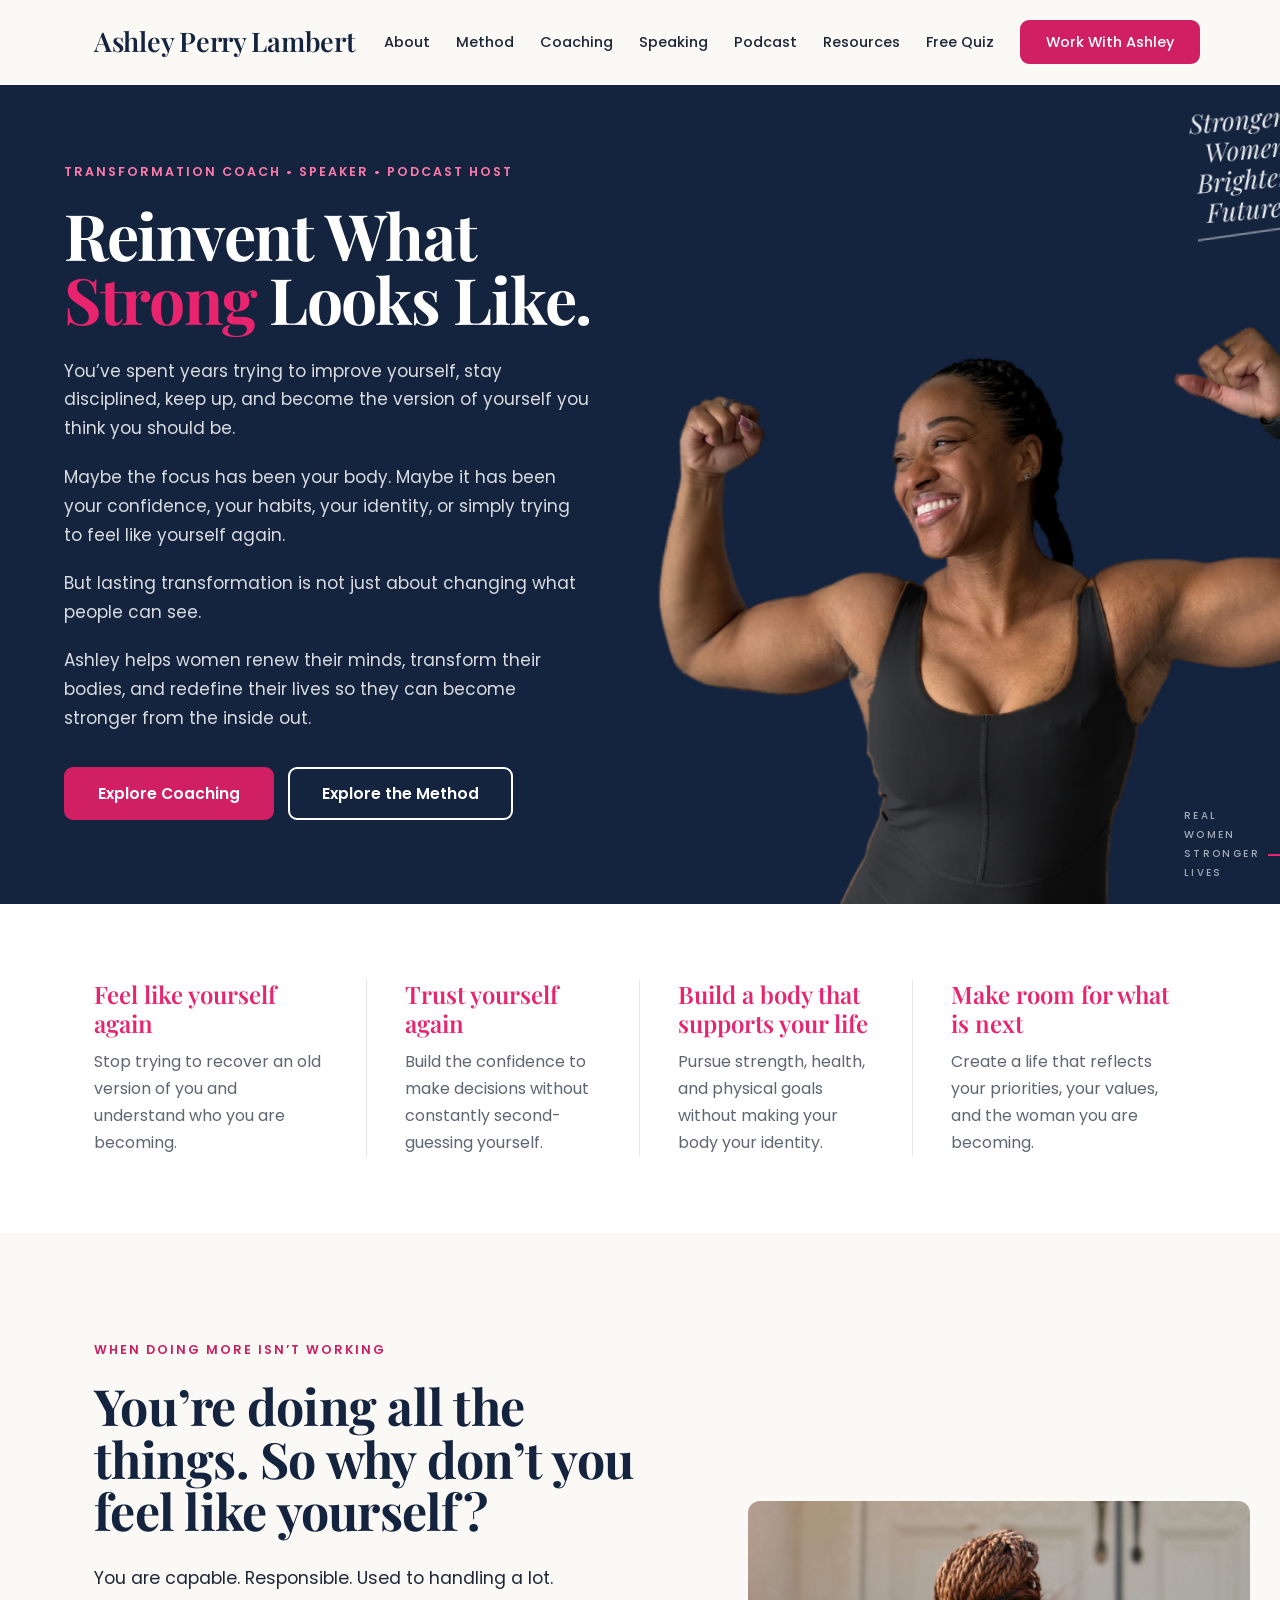
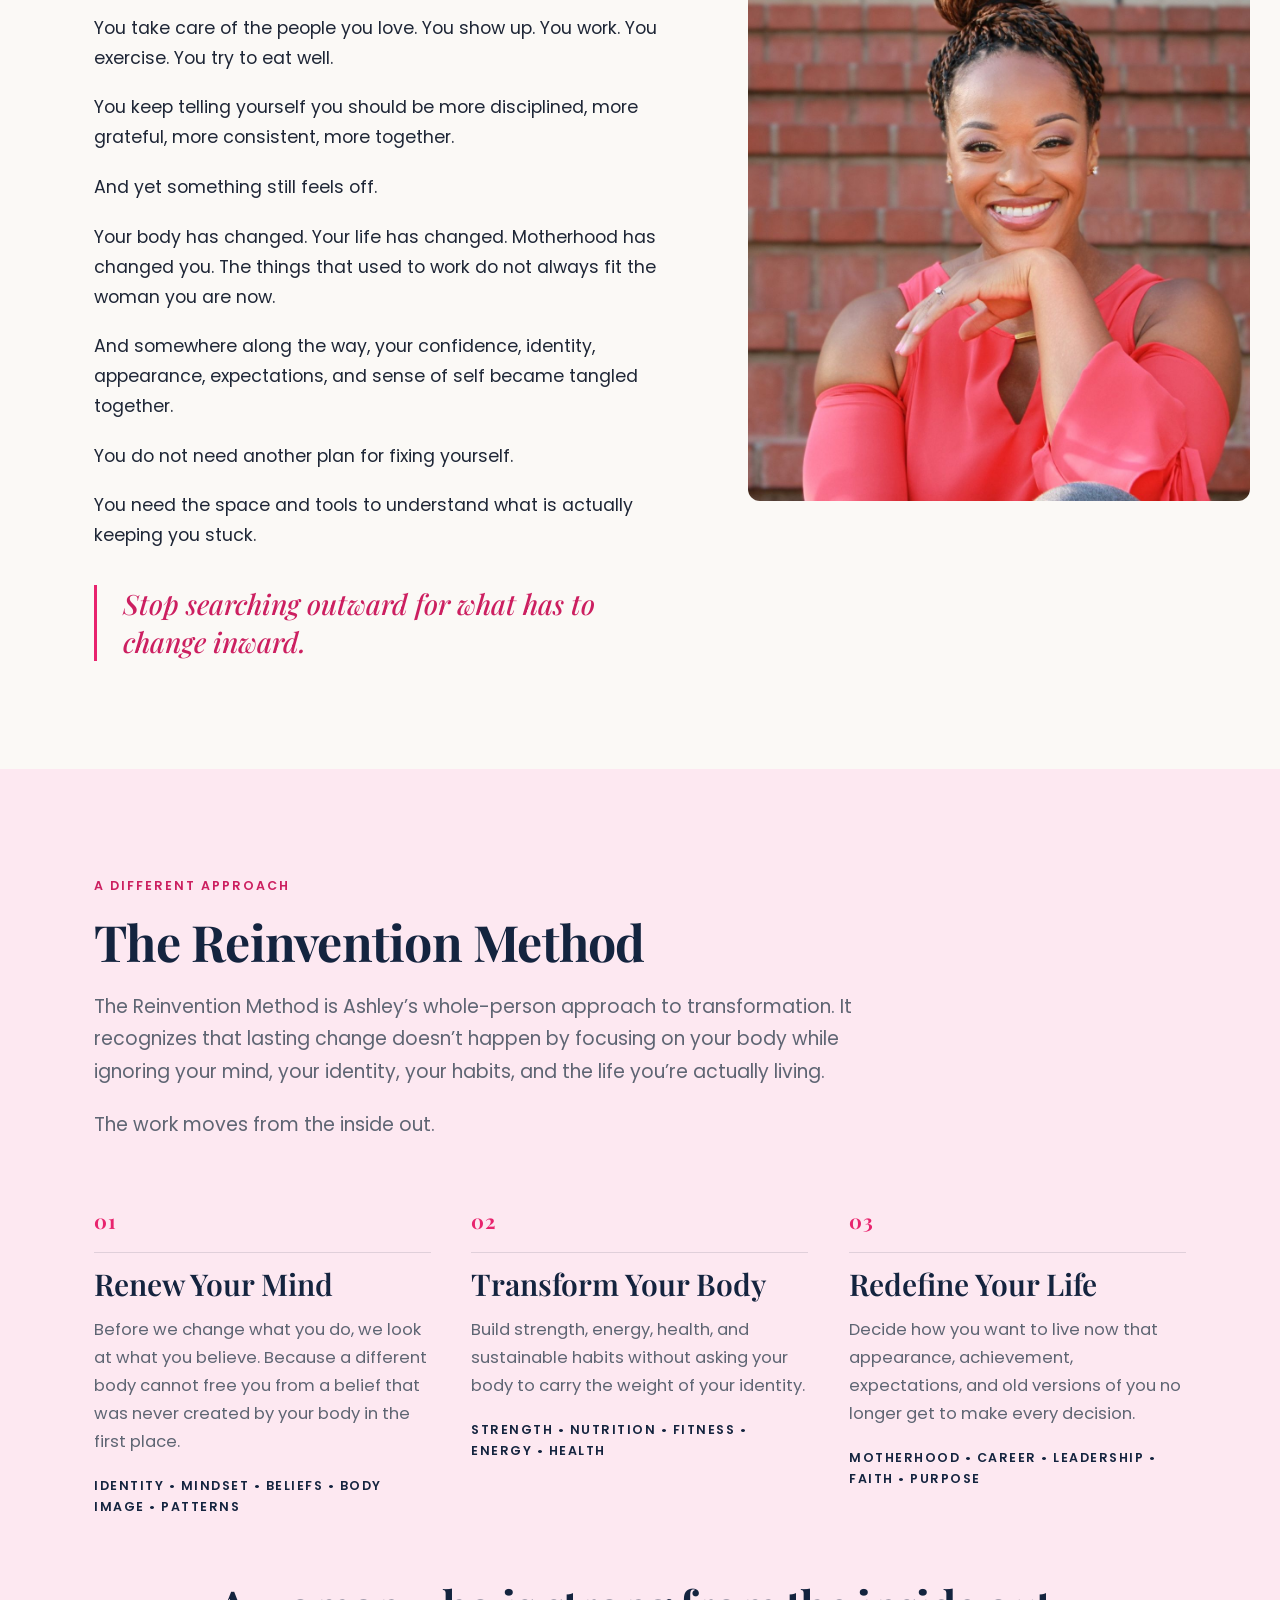
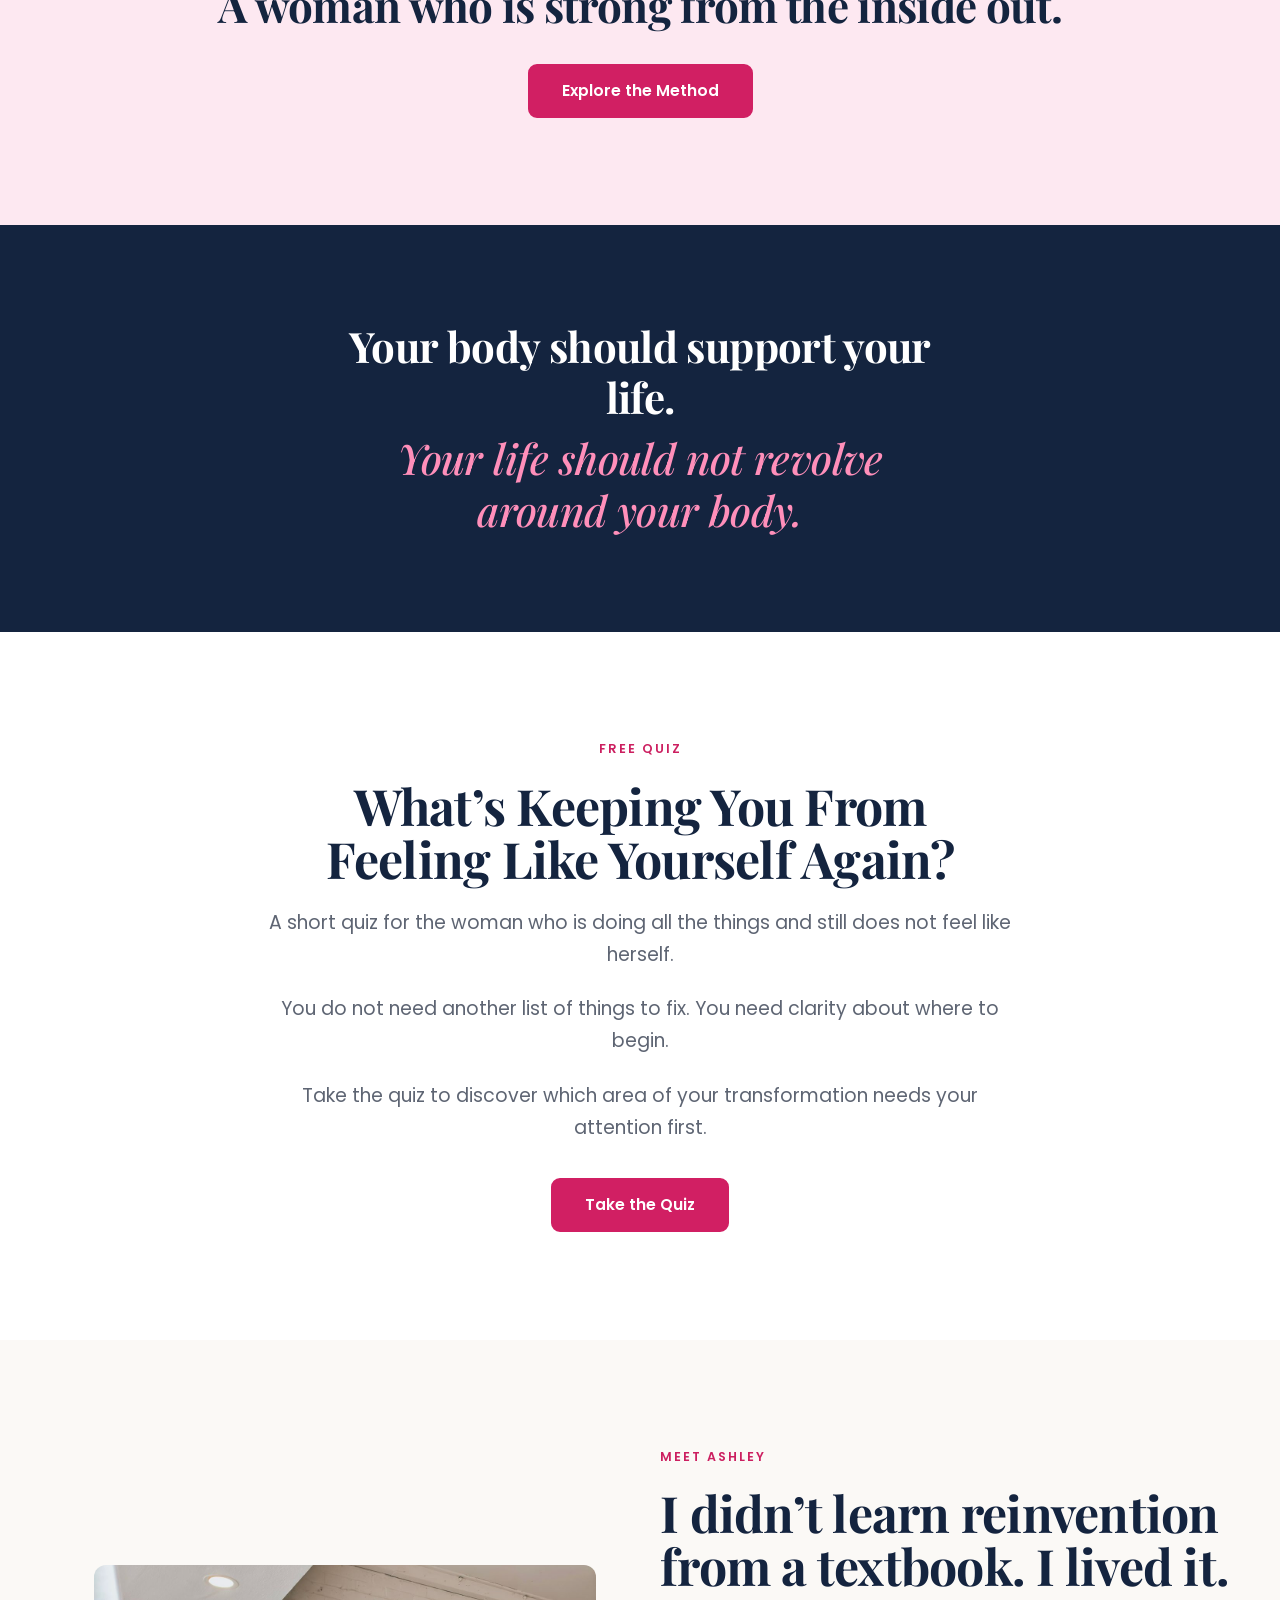
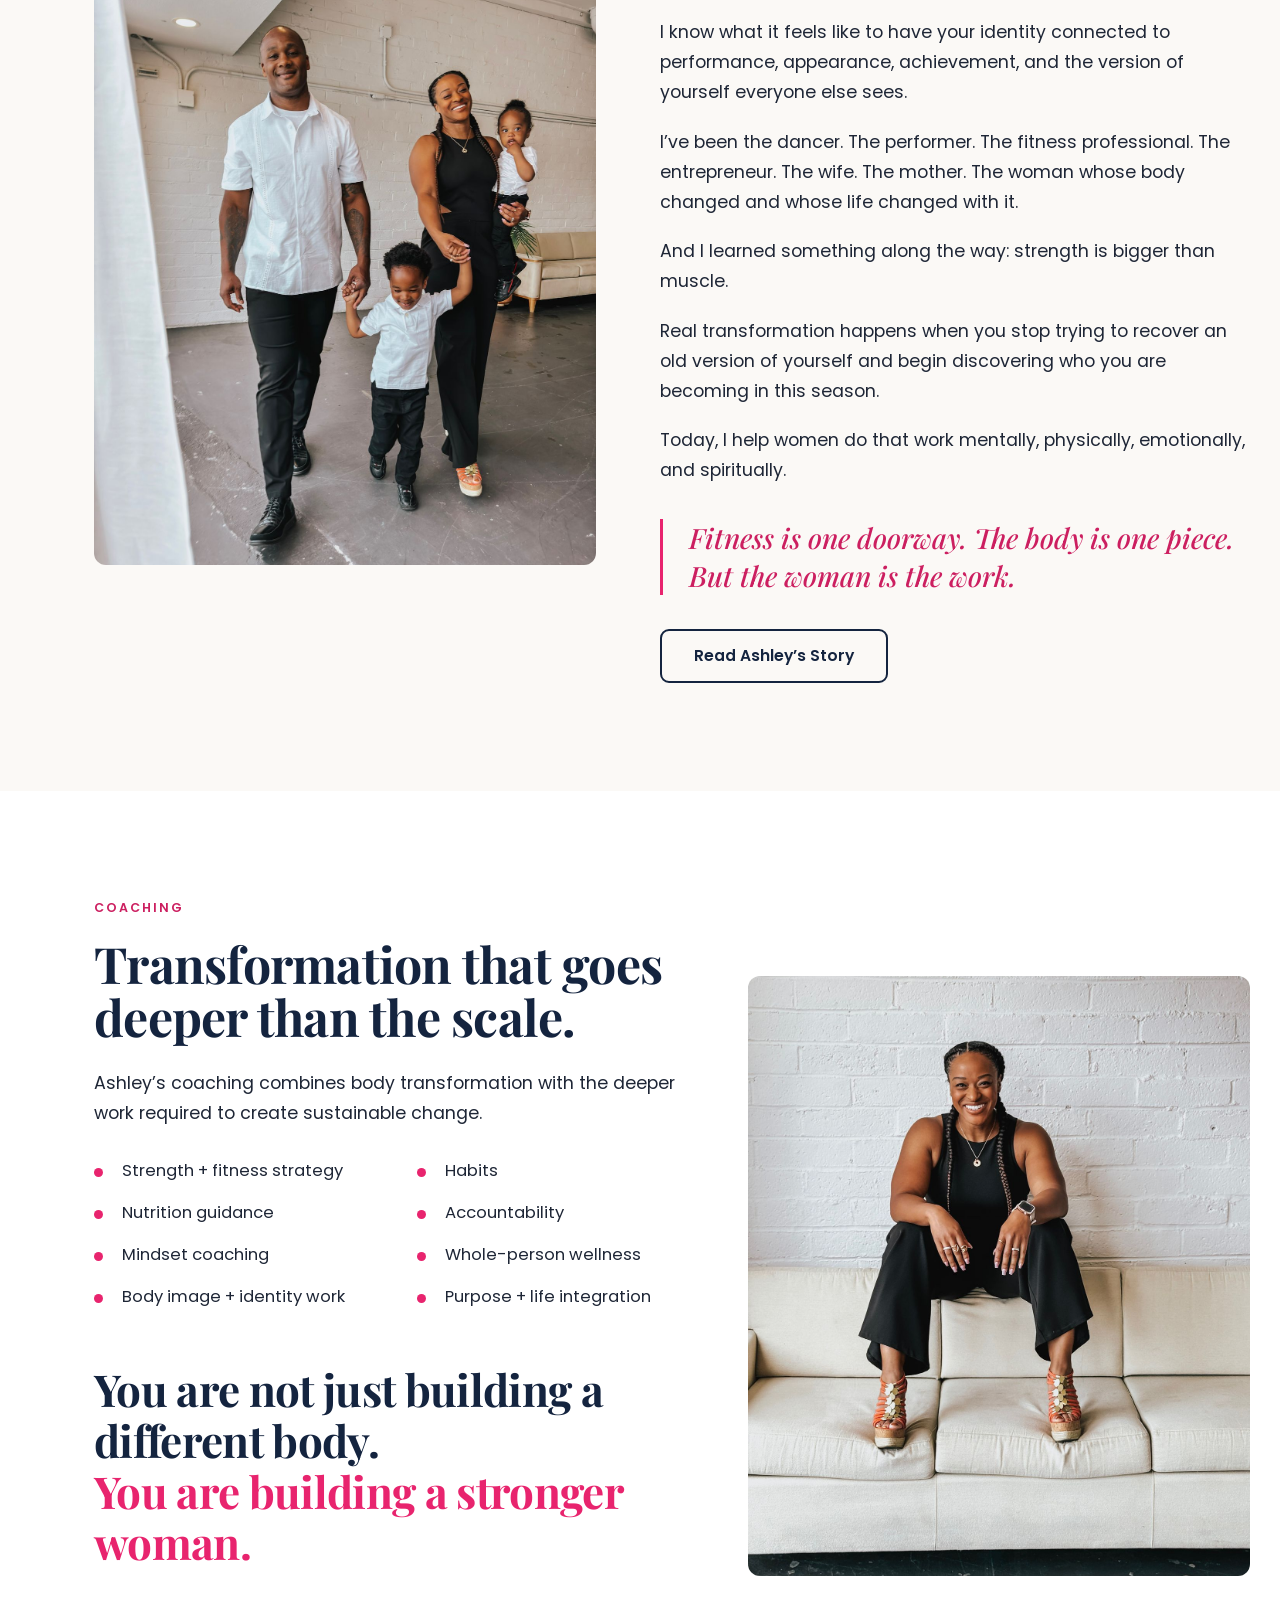
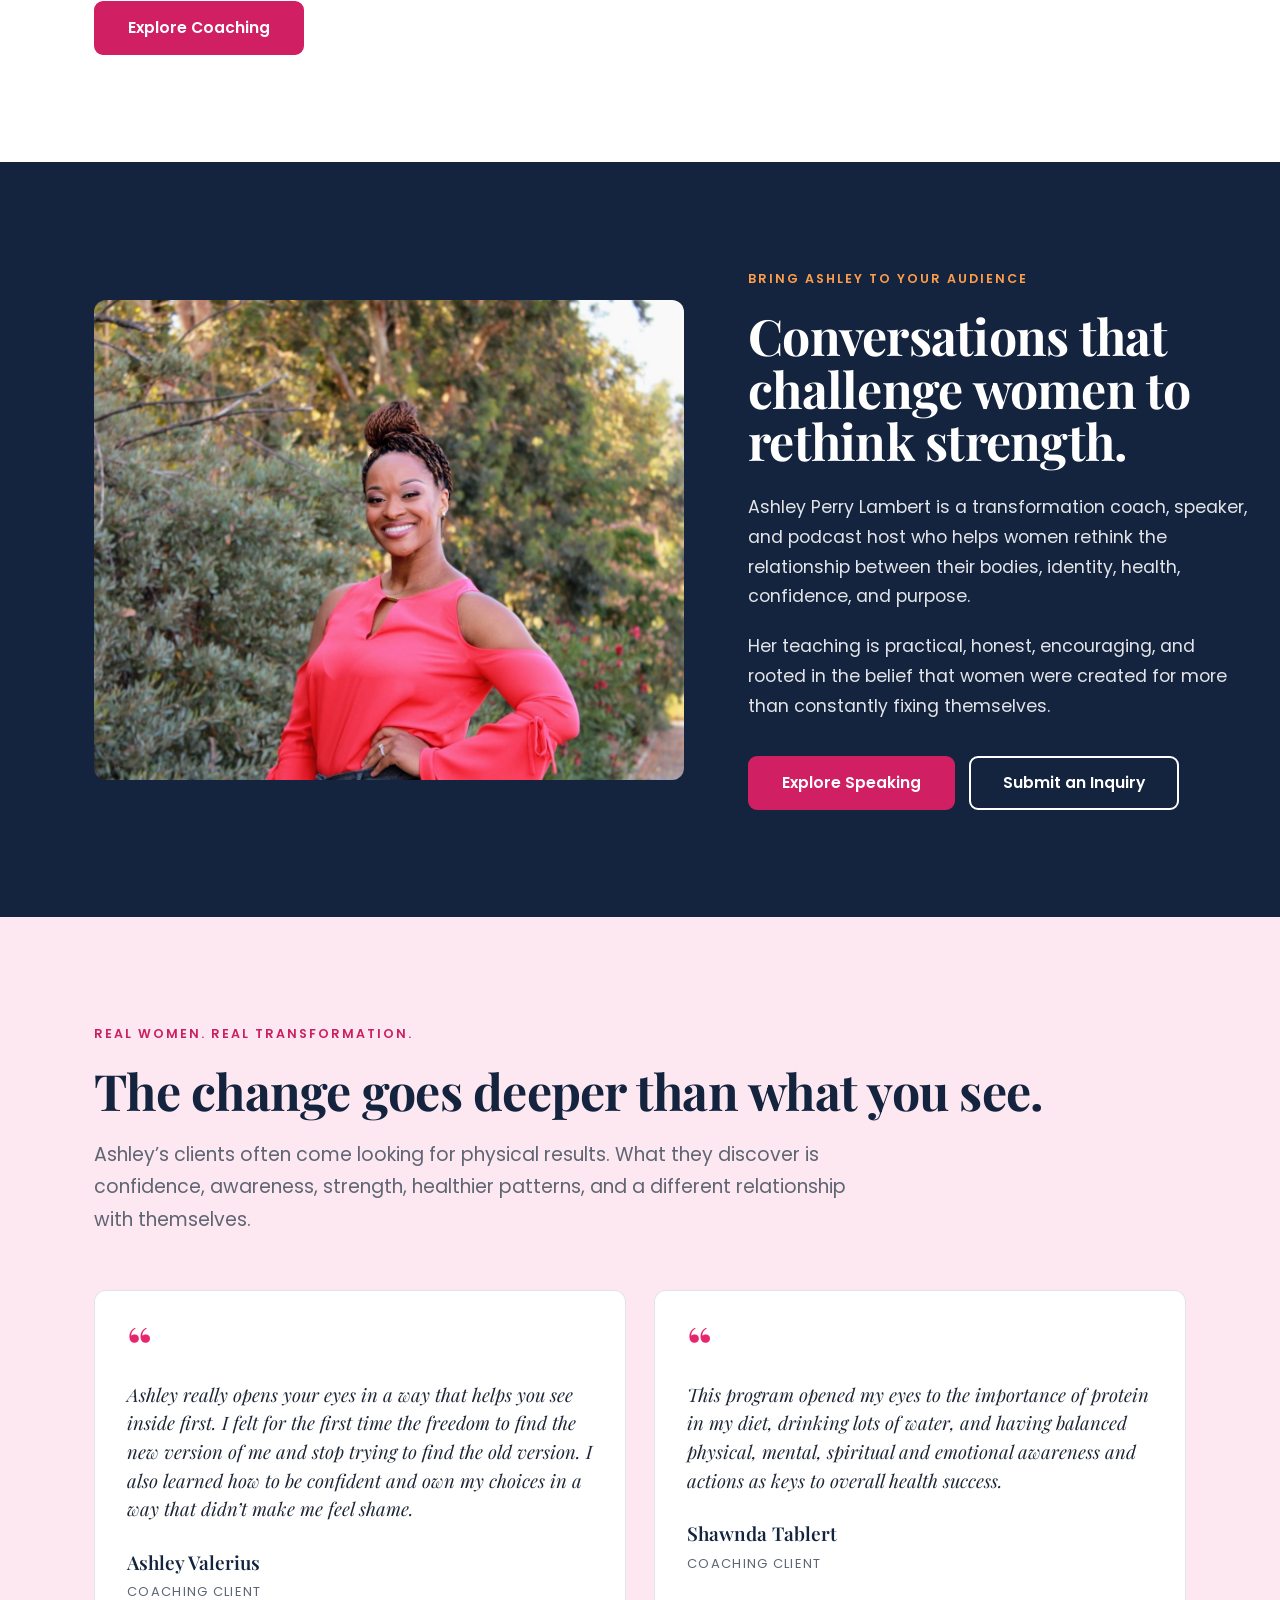
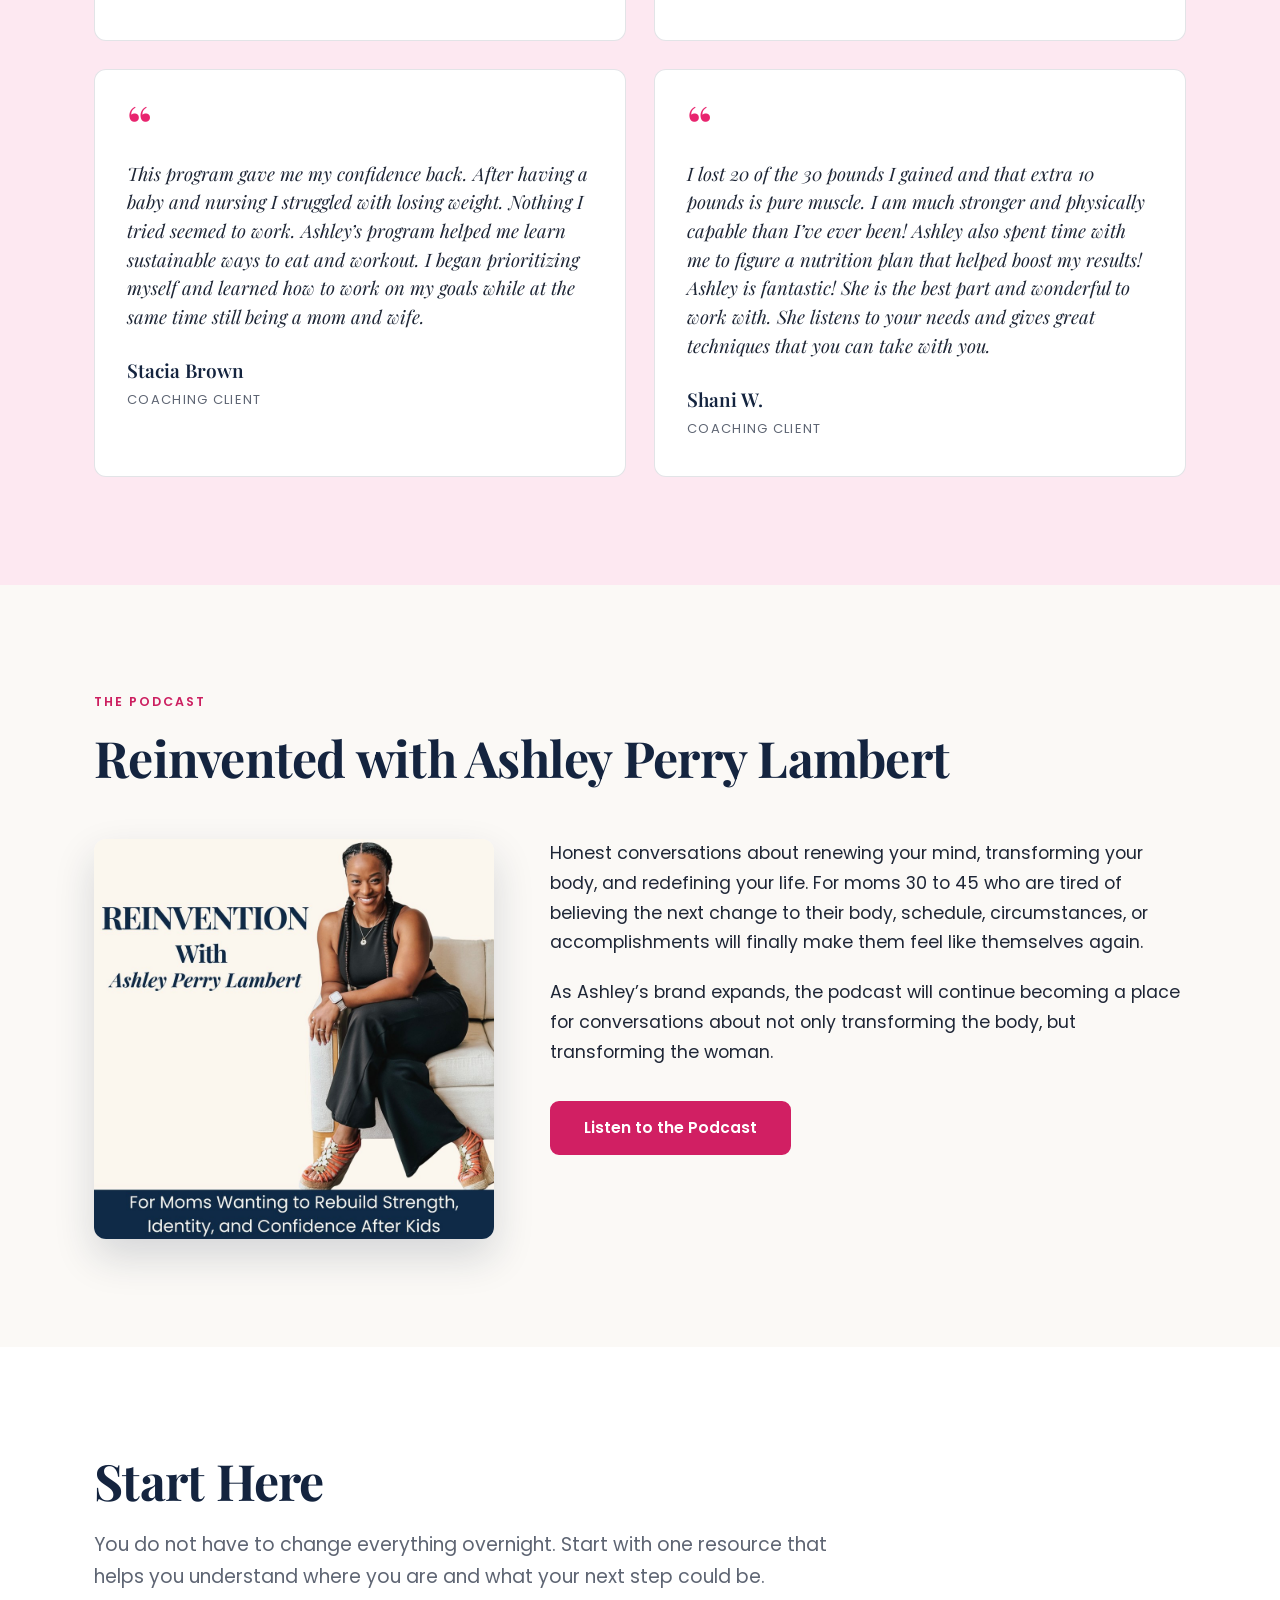
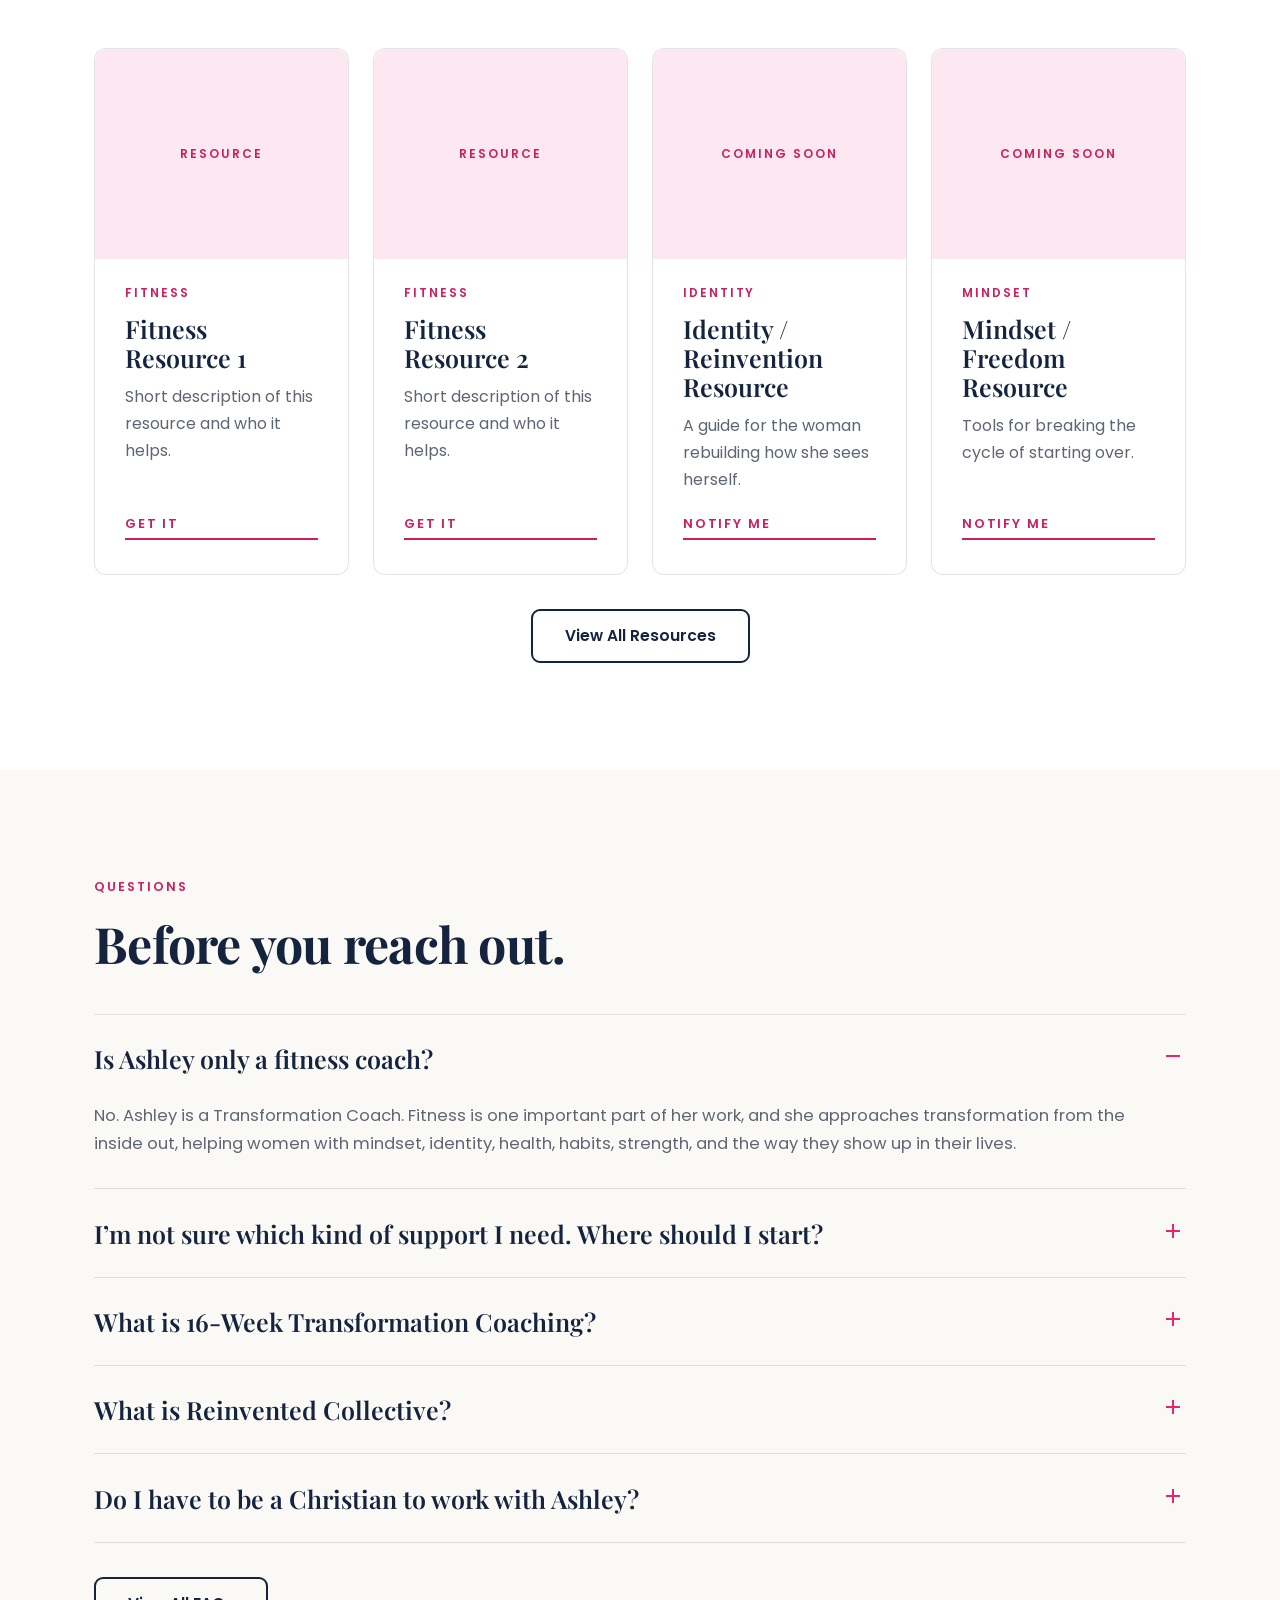
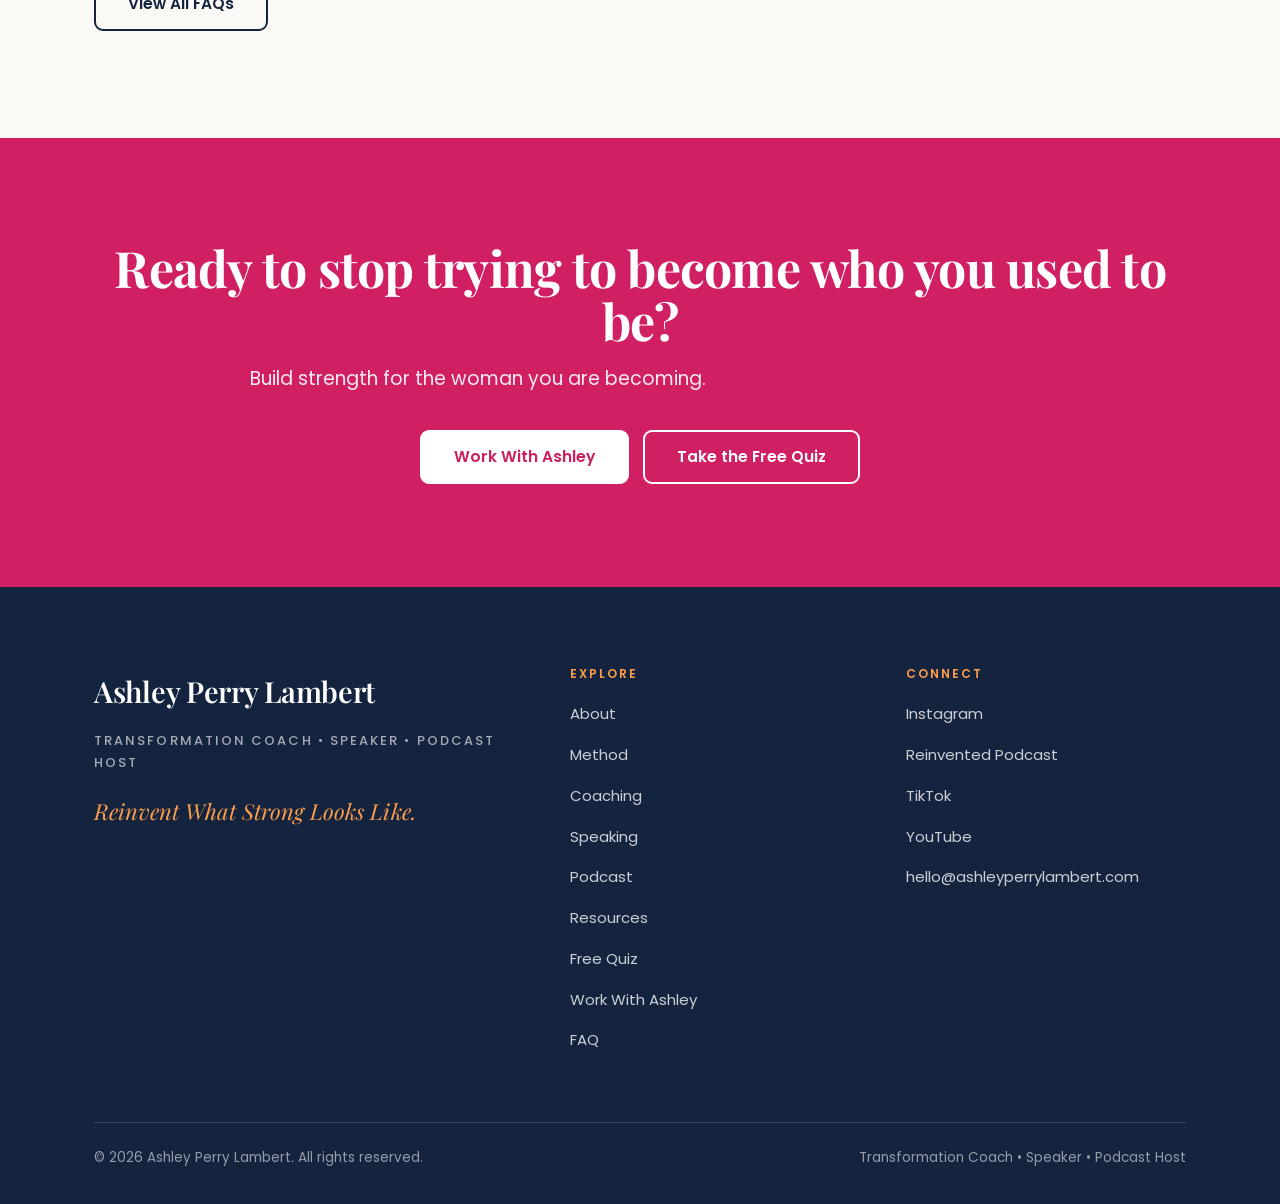
==== commit 82102291: "Update ClickFunnels links Updated quiz and Reinvented Collective URLs to new ClickFunnels subdomains" ====
--- a/index.html
+++ b/index.html
@@ -142,7 +142,7 @@
     <p class="lede center" style="margin-top:22px">A short quiz for the woman who is doing all the things and still does not feel like herself.</p>
     <p class="lede center" style="margin-top:12px">You do not need another list of things to fix. You need clarity about where to begin.</p>
     <p class="lede center" style="margin-top:12px">Take the quiz to discover which area of your transformation needs your attention first.</p>
-    <div class="btn-row" style="justify-content:center"><a class="btn btn-pink" href="https://www.ashleyperrylambert.com/quiz1">Take the Quiz</a></div>
+    <div class="btn-row" style="justify-content:center"><a class="btn btn-pink" href="https://go.ashleyperrylambert.com/quiz">Take the Quiz</a></div>
   </div>
 </section>
 
--- a/css/style.css
+++ b/css/style.css
@@ -434,3 +434,16 @@
 @media (max-width:760px){
   .reveal-left,.reveal-right{transform:translateY(30px)}
 }
+
+
+/* ---- phone safety net: nothing may push the page sideways ---- */
+html,body{max-width:100%;overflow-x:hidden}
+@media (max-width:760px){
+  .hero,.hero-inner,.hero-figure,.hero--home .hero-figure{max-width:100%;overflow:hidden}
+  .hero--home .hero-cutout{width:100%;max-width:100%;margin:0}
+  .wrap,.inner,.header-inner,.hero-inner{padding-left:22px;padding-right:22px}
+  .split img,.pillar img,.page-hero img,.card img,.pod-cover{max-width:100%}
+  .taggrid,.cols2,.grid2,.grid3,.grid4,.paths,.method,.band4,.tcards{max-width:100%}
+  h1,h2,h3,h4,p,li,.statement,.q,.pull{overflow-wrap:anywhere}
+  .tscroll{max-width:100vw}
+}
